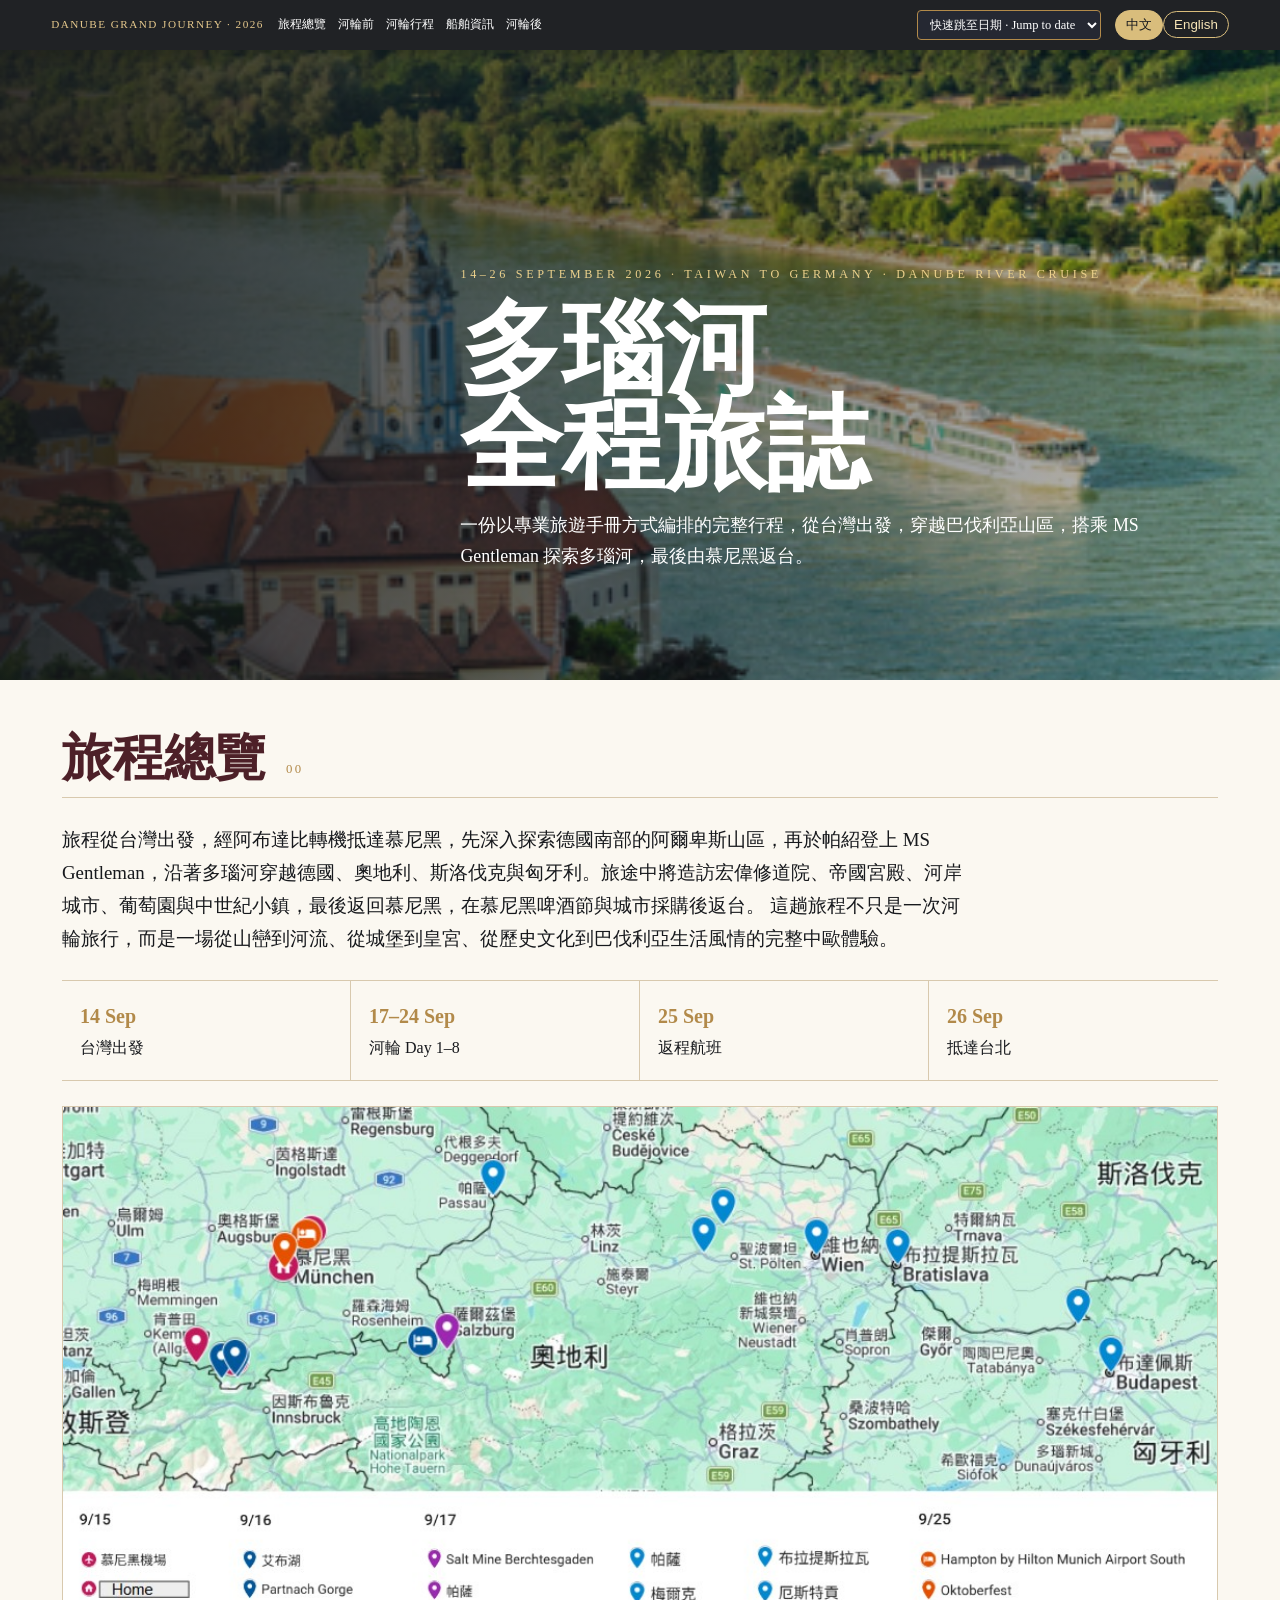
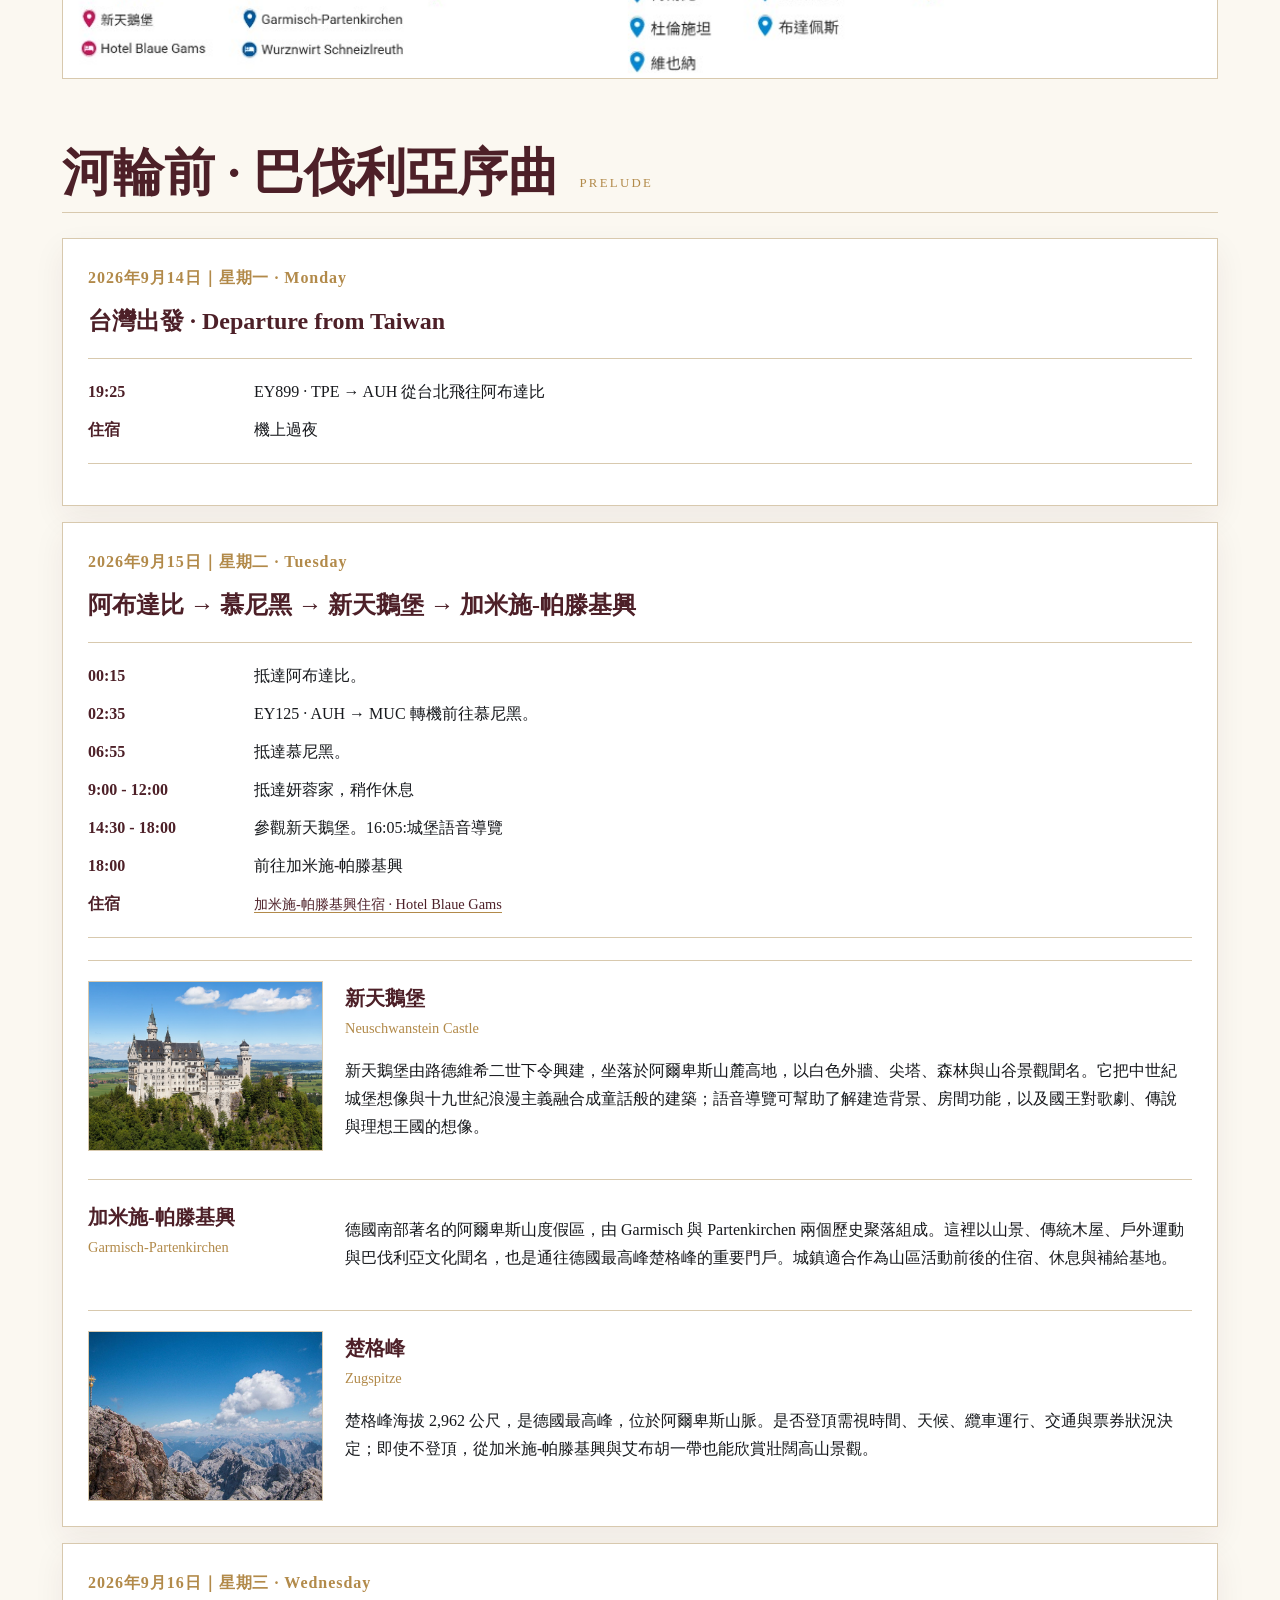
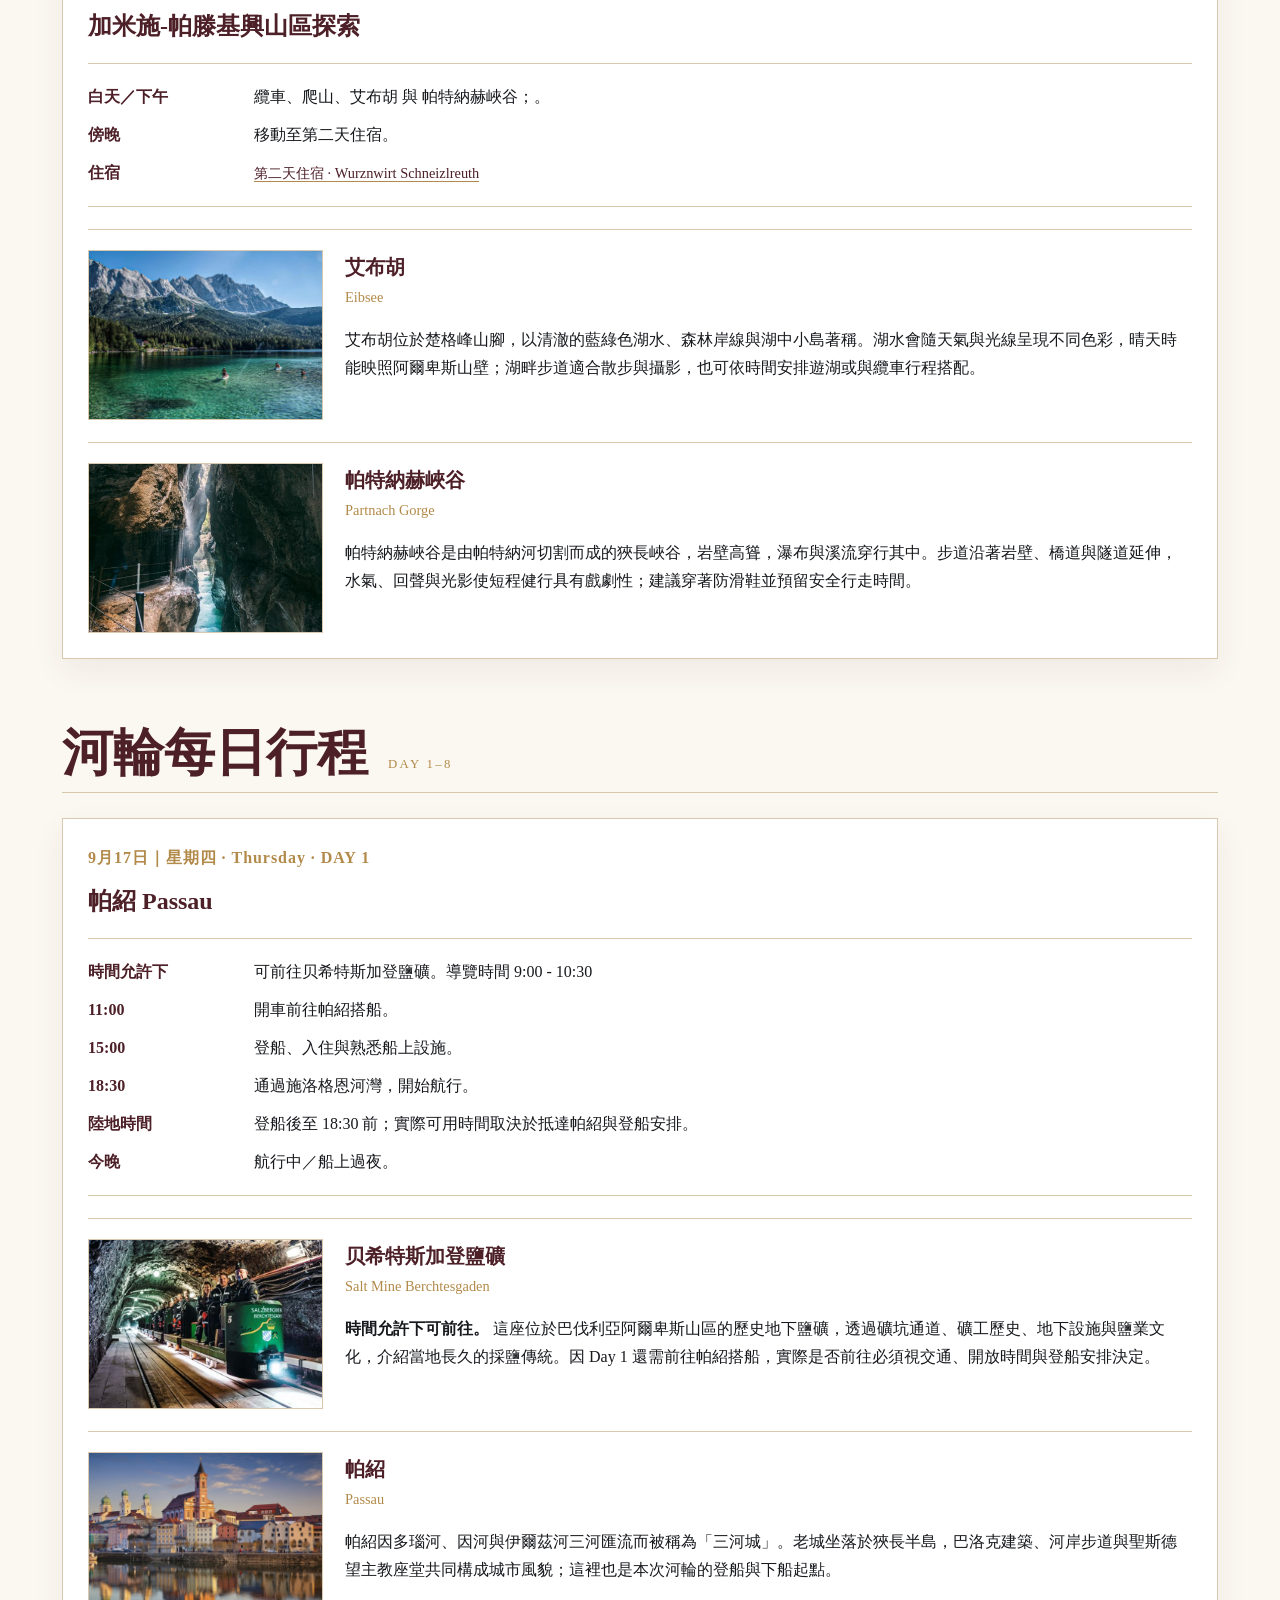
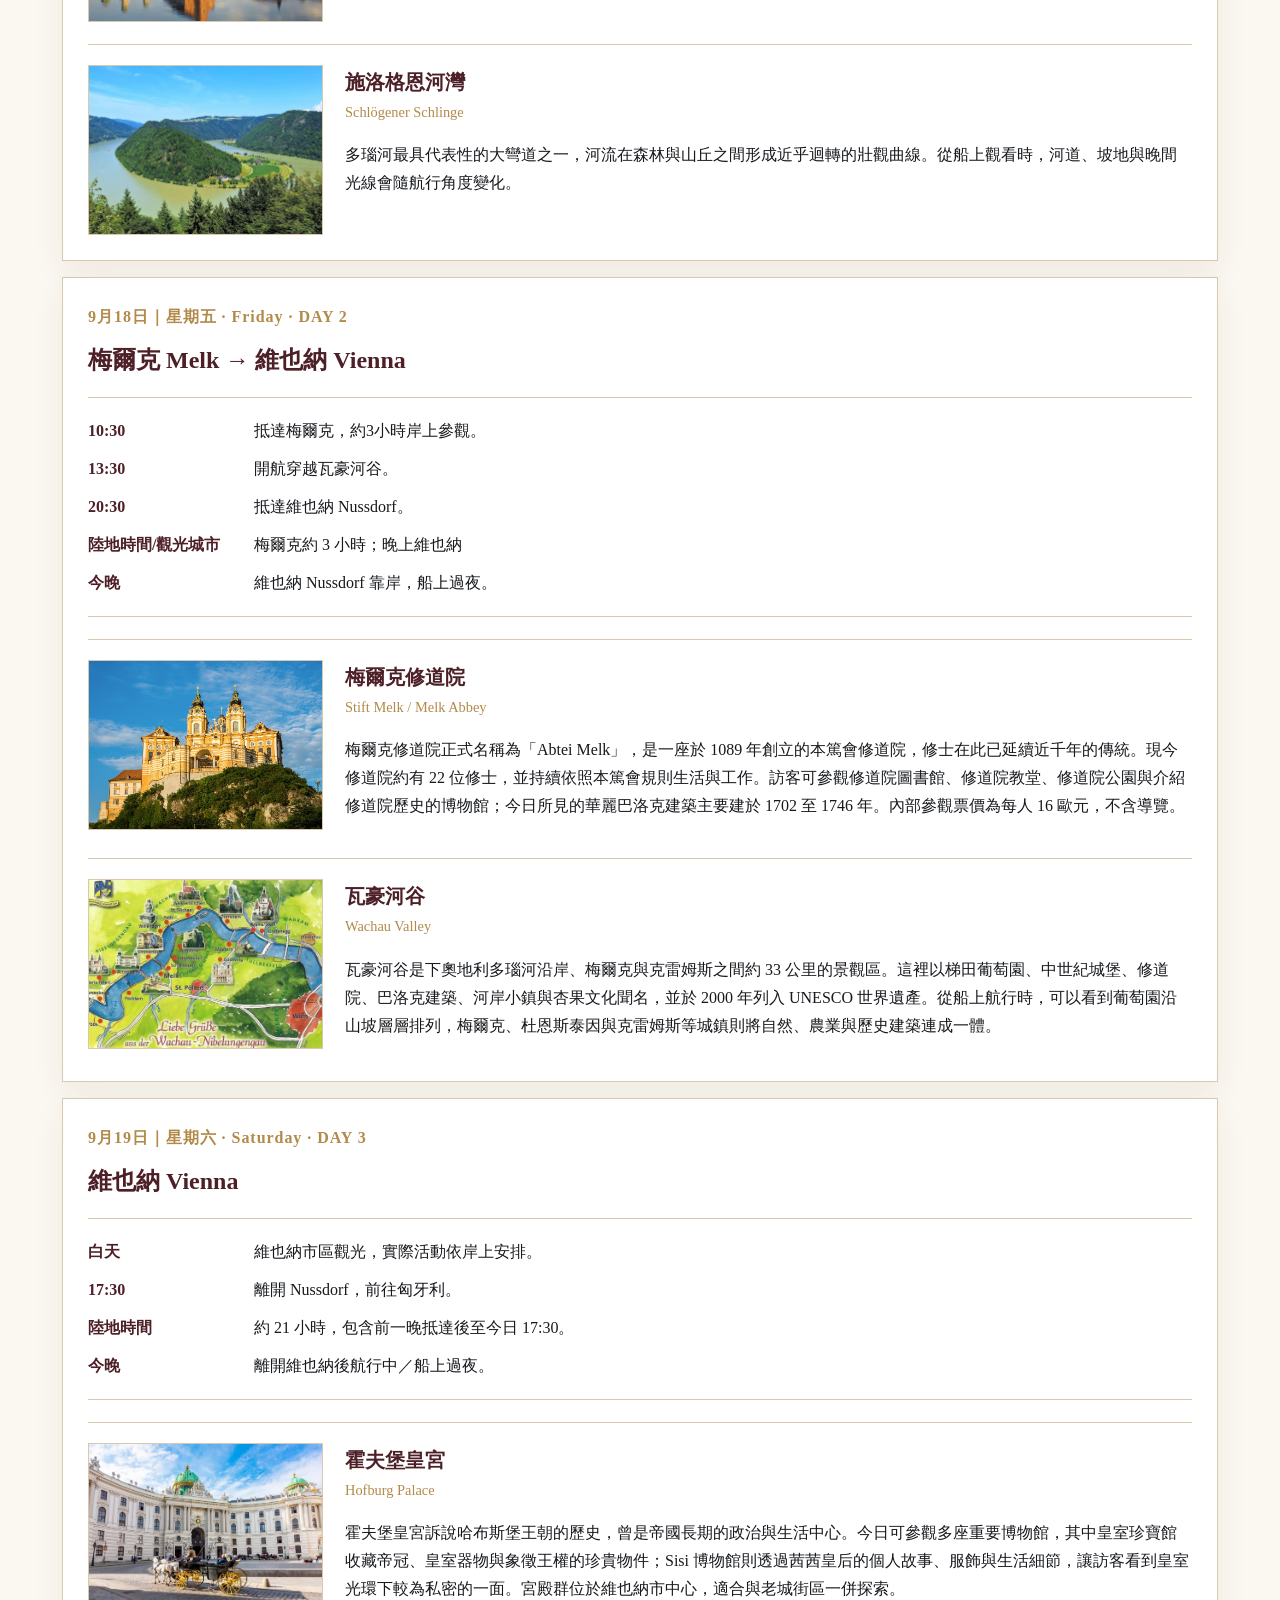
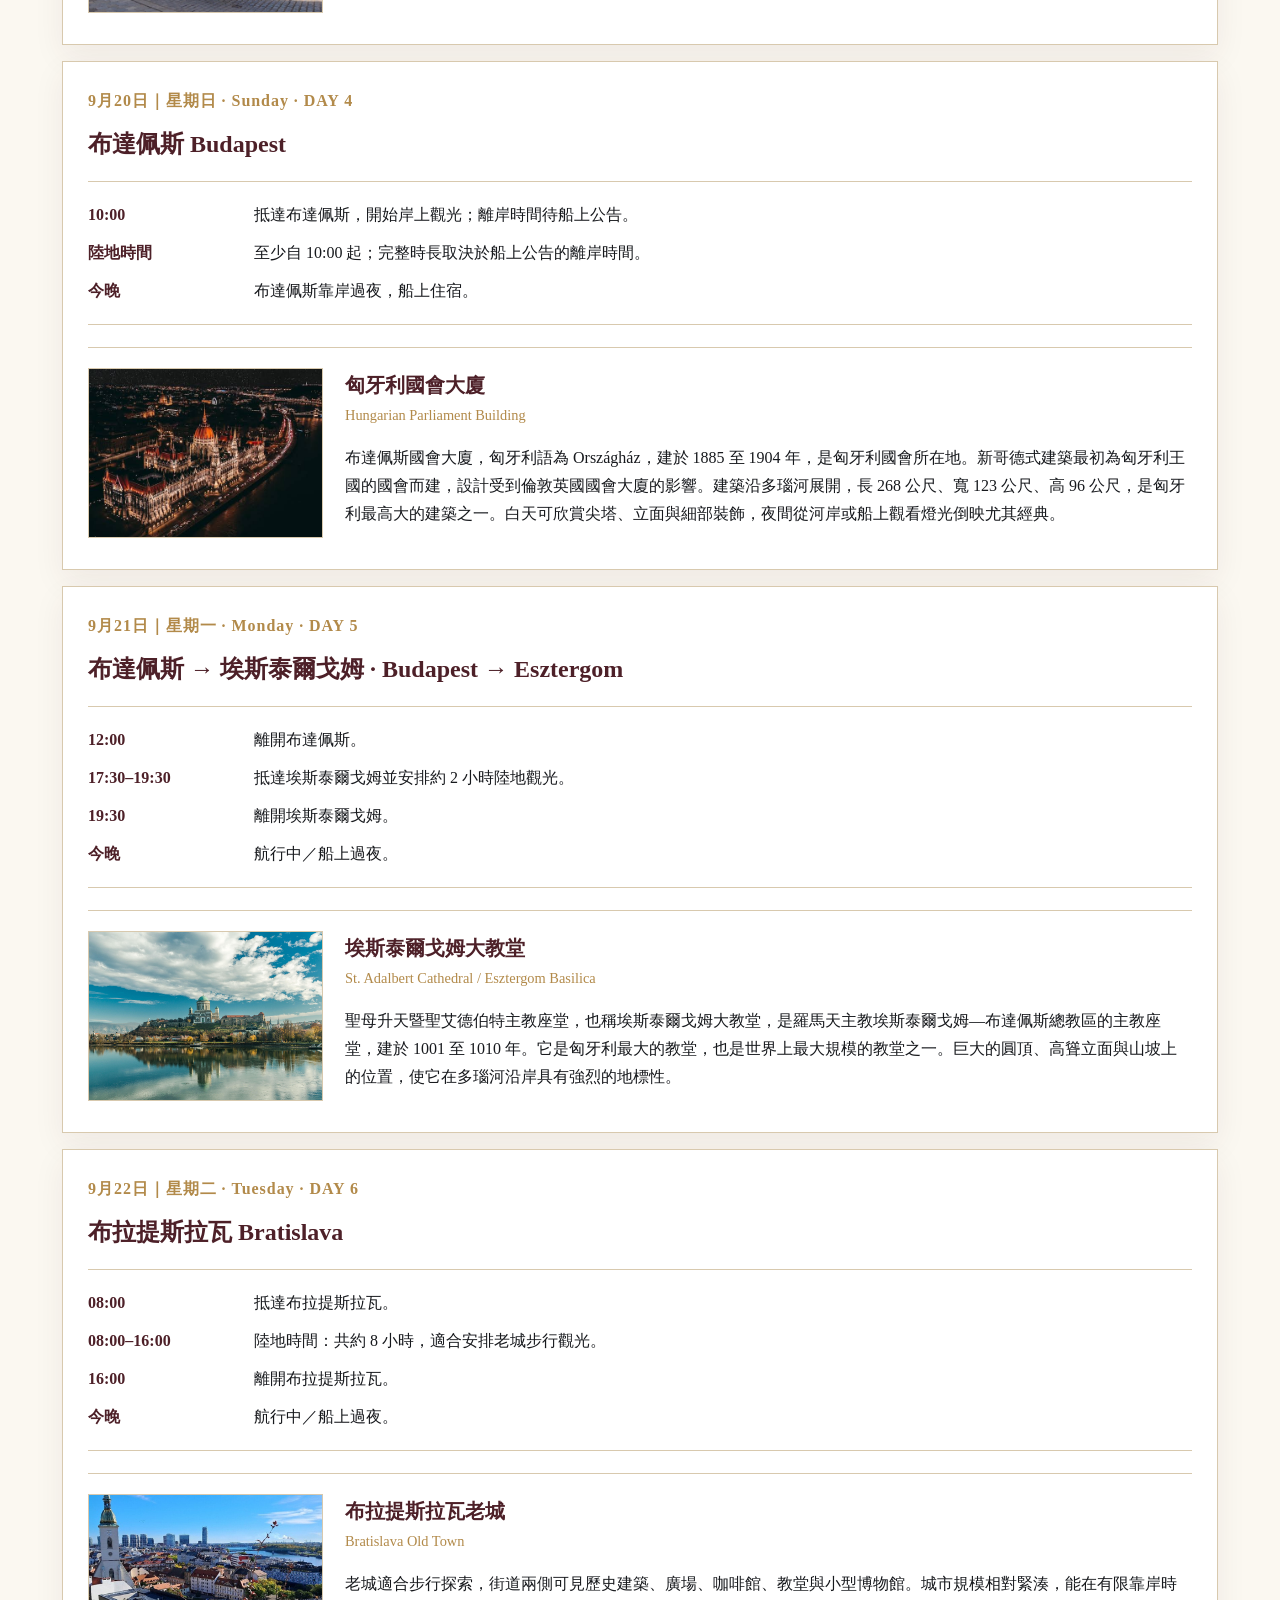
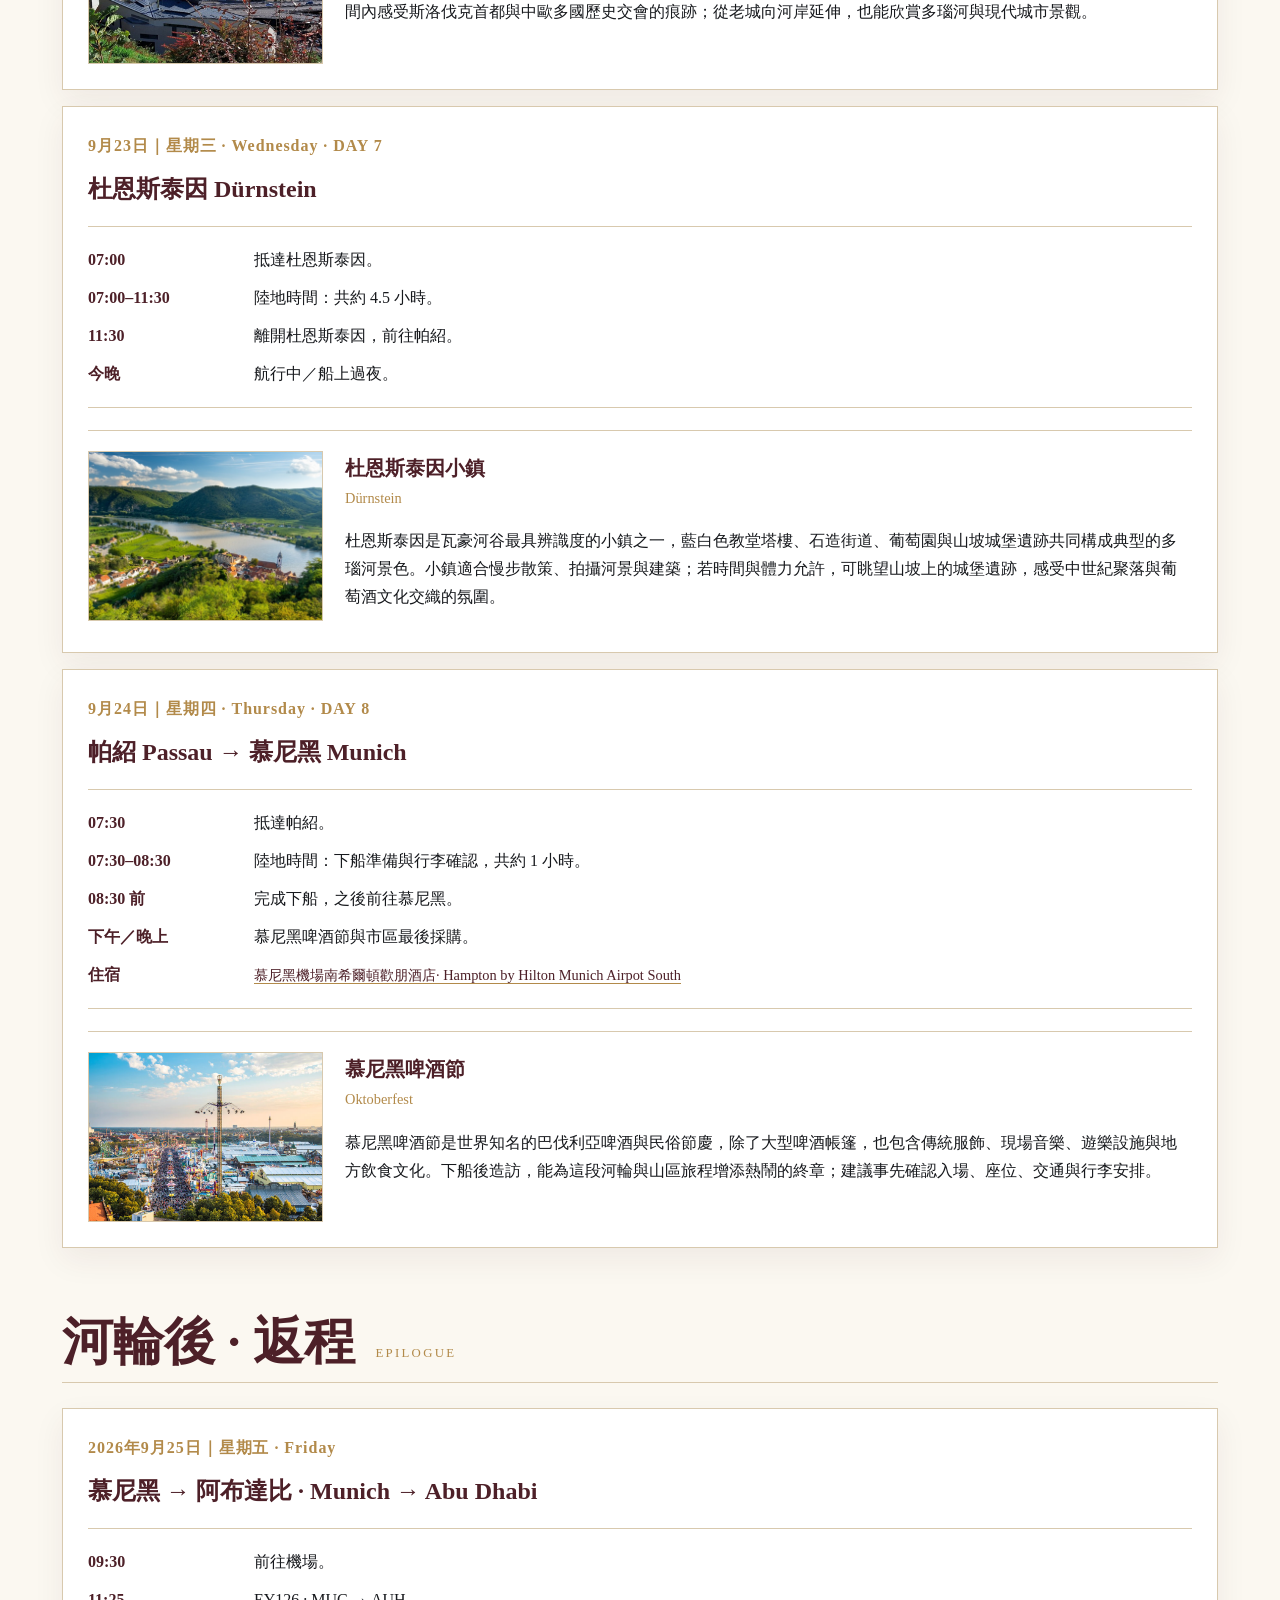
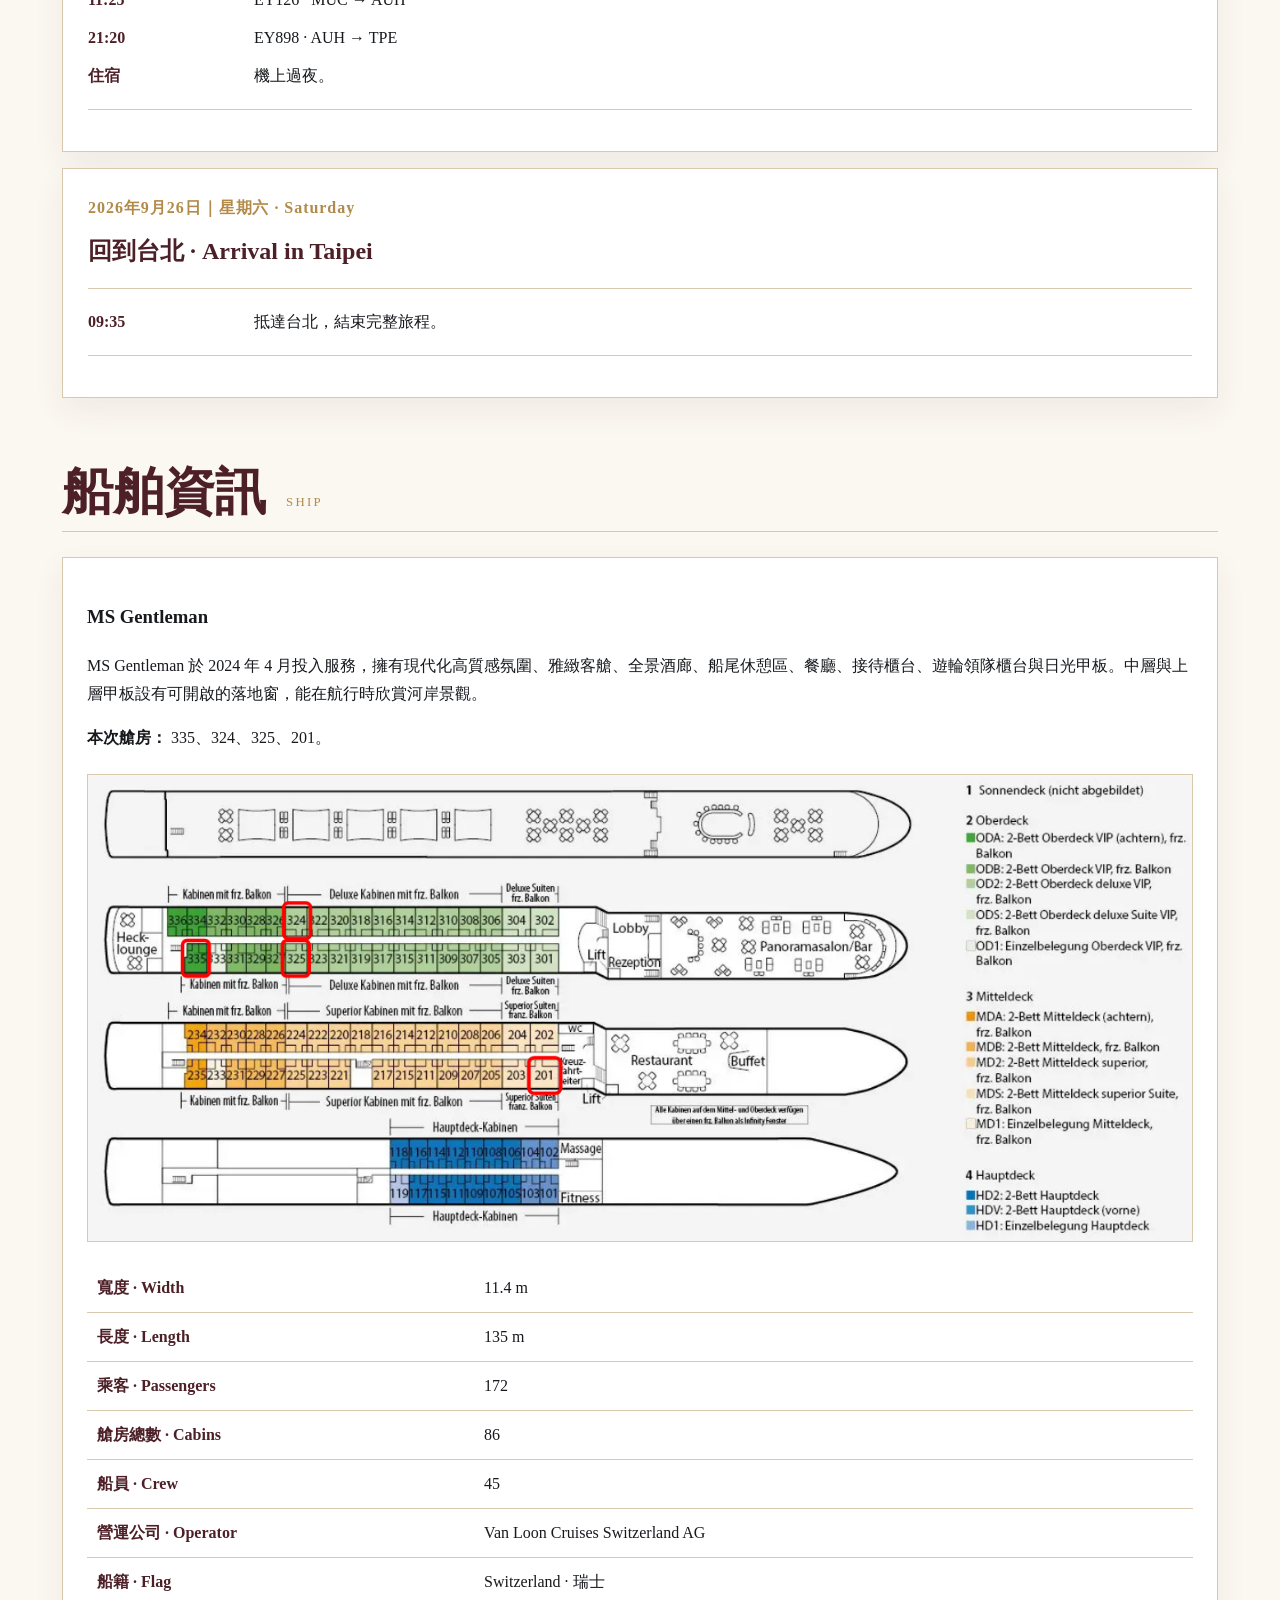
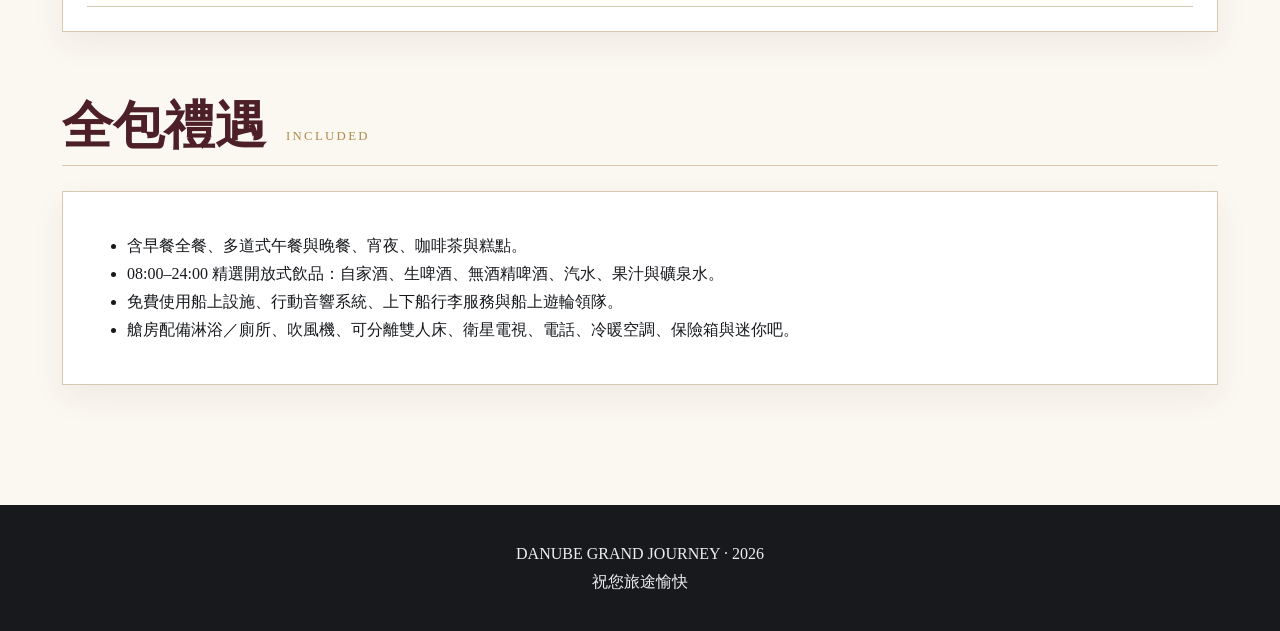
==== danube_grand_journey.html @ 1a34e980 "Add files via upload" ====
<!doctype html>
<html lang="zh-Hant">

<head>
    <meta charset="utf-8">
    <meta name="viewport" content="width=device-width,initial-scale=1">
    <title>Danube Grand Journey · Professional Itinerary</title>
    <style>
        :root {
            --ink: #17191d;
            --paper: #fbf8f1;
            --gold: #b28a4a;
            --wine: #4d2028;
            --line: #d8c9ae;
            --muted: #6c665d
        }

        * {
            box-sizing: border-box
        }

        html {
            scroll-behavior: smooth
        }

        body {
            margin: 0;
            background: var(--paper);
            color: var(--ink);
            font-family: Georgia, 'Times New Roman', serif;
            line-height: 1.75
        }

        .topbar {
            position: sticky;
            top: 0;
            z-index: 20;
            background: #17191df5;
            color: #fff;
            display: flex;
            align-items: center;
            gap: 14px;
            padding: 10px 4vw;
            box-shadow: 0 3px 16px #0003
        }

        .brand {
            letter-spacing: .13em;
            font-size: .7rem;
            color: #e6c98d;
            white-space: nowrap
        }

        .nav {
            display: flex;
            gap: 12px;
            flex: 1;
            flex-wrap: wrap
        }

        .nav a {
            color: #fff;
            text-decoration: none;
            font-size: .78rem
        }

        .jump {
            background: #252832;
            color: #fff;
            border: 1px solid var(--gold);
            border-radius: 4px;
            padding: 6px 8px;
            font: inherit;
            font-size: .78rem
        }

        .lang button {
            border: 1px solid #d9bd7c;
            background: transparent;
            color: #f7e5b7;
            border-radius: 99px;
            padding: 5px 10px;
            cursor: pointer
        }

        .lang button.active {
            background: #d9bd7c;
            color: #17191d
        }

        .hero {
            min-height: 70vh;
            display: grid;
            place-items: end;
            padding: 8vw 7vw 7vw;
            color: #fff;
            background: linear-gradient(90deg, #14161add, #14161a40), url('images/hero-danube.jpg') center/cover fixed
        }

        .hero-inner {
            max-width: 900px
        }

        .kicker {
            text-transform: uppercase;
            letter-spacing: .3em;
            color: #ecd18c;
            font-size: .76rem
        }

        .hero h1 {
            font-size: clamp(3rem, 8vw, 7rem);
            line-height: .92;
            margin: 18px 0
        }

        .hero p {
            font-size: 1.12rem;
            max-width: 730px
        }

        .wrap {
            max-width: 1200px;
            margin: auto;
            padding: 52px 22px
        }

        .section {
            scroll-margin-top: 78px;
            margin-bottom: 68px
        }

        .section-head {
            display: flex;
            align-items: end;
            gap: 20px;
            border-bottom: 1px solid var(--line);
            margin-bottom: 25px
        }

        .section-head h2 {
            font-size: clamp(2rem, 4vw, 3.4rem);
            line-height: 1;
            margin: 0 0 14px;
            color: var(--wine)
        }

        .section-head span {
            color: var(--gold);
            font-size: .8rem;
            letter-spacing: .18em;
            margin-bottom: 17px
        }

        .lead {
            font-size: 1.18rem;
            max-width: 900px
        }

        .facts {
            display: grid;
            grid-template-columns: repeat(4, 1fr);
            border-block: 1px solid var(--line);
            margin: 25px 0
        }

        .fact {
            padding: 18px;
            border-right: 1px solid var(--line)
        }

        .fact:last-child {
            border: 0
        }

        .fact b {
            display: block;
            color: var(--gold);
            font-size: 1.25rem
        }

        .daylist {
            display: grid;
            gap: 16px
        }

        .daycard {
            background: #fff;
            border: 1px solid var(--line);
            padding: 25px;
            box-shadow: 0 12px 30px #4d202811
        }

        .day-top {
            display: grid;
            grid-template-columns: 1fr 1fr;
            gap: 24px
        }

        .daycard h3 {
            color: var(--wine);
            margin: 8px 0;
            font-size: 1.5rem
        }

        .date {
            color: var(--gold);
            font-weight: bold;
            letter-spacing: .06em
        }

        .pill {
            display: inline-block;
            background: #f4ead7;
            border: 1px solid #e0cfb0;
            color: #755627;
            border-radius: 999px;
            padding: 3px 9px;
            font-size: .76rem
        }

        .schedule {
            border-top: 1px solid var(--line);
            border-bottom: 1px solid var(--line);
            padding: 14px 0;
            margin: 16px 0
        }

        .time-row {
            display: grid;
            grid-template-columns: 150px 1fr;
            gap: 16px;
            padding: 5px 0
        }

        .time {
            color: var(--wine);
            font-weight: bold
        }

        .attraction {
            margin-top: 22px;
            padding-top: 20px;
            border-top: 1px solid var(--line);
            display: grid;
            grid-template-columns: 235px 1fr;
            gap: 22px;
            align-items: start
        }

        .attraction img {
            display: block;
            width: 235px;
            height: 170px;
            object-fit: cover;
            border: 1px solid var(--line)
        }

        .place {
            font-size: 1.25rem;
            color: var(--wine);
            font-weight: bold
        }

        .place small {
            display: block;
            color: var(--gold);
            font-size: .9rem;
            font-weight: normal
        }

        .wide-img {
            display: block;
            width: 100%;
            height: auto;
            margin: 22px 0;
            border: 1px solid var(--line)
        }

        .map {
            color: var(--wine);
            border-bottom: 1px solid var(--gold);
            text-decoration: none;
            font-size: .9rem
        }

        .card {
            background: #fff;
            border: 1px solid var(--line);
            padding: 24px;
            box-shadow: 0 12px 30px #4d202811
        }

        .ship-table {
            width: 100%;
            border-collapse: collapse
        }

        .ship-table th,
        .ship-table td {
            text-align: left;
            padding: 10px;
            border-bottom: 1px solid var(--line)
        }

        .ship-table th {
            width: 35%;
            color: var(--wine)
        }

        .small {
            color: var(--muted);
            font-size: .91rem
        }

        .hidden {
            display: none !important
        }

        footer {
            background: var(--ink);
            color: #eee;
            text-align: center;
            padding: 35px 7vw
        }

        @media(max-width:850px) {
            .topbar {
                align-items: flex-start;
                flex-wrap: wrap
            }

            .nav {
                order: 3;
                width: 100%
            }

            .day-top,
            .attraction,
            .time-row {
                grid-template-columns: 1fr
            }

            .attraction img {
                width: 100%;
                height: 210px
            }

            .facts {
                grid-template-columns: repeat(2, 1fr)
            }

            .fact:nth-child(2) {
                border-right: 0
            }

            .hero {
                background-attachment: scroll
            }
        }
    </style>
</head>

<body>
    <header class="topbar">
        <div class="brand">DANUBE GRAND JOURNEY · 2026</div>
        <nav class="nav"><a href="#overview"><span data-zh>旅程總覽</span><span class="hidden" data-en>Overview</span></a><a
                href="#before"><span data-zh>河輪前</span><span class="hidden" data-en>Before Cruise</span></a><a
                href="#cruise"><span data-zh>河輪行程</span><span class="hidden" data-en>Cruise</span></a><a
                href="#ship"><span data-zh>船舶資訊</span><span class="hidden" data-en>Ship</span></a><a href="#after"><span
                    data-zh>河輪後</span><span class="hidden" data-en>After Cruise</span></a></nav><select class="jump">
            <option value="">快速跳至日期 · Jump to date</option>
            <option value="d14">9/14 星期一</option>
            <option value="d15">9/15 星期二</option>
            <option value="d16">9/16 星期三</option>
            <option value="d17">9/17 Day 1</option>
            <option value="d18">9/18 Day 2</option>
            <option value="d19">9/19 Day 3</option>
            <option value="d20">9/20 Day 4</option>
            <option value="d21">9/21 Day 5</option>
            <option value="d22">9/22 Day 6</option>
            <option value="d23">9/23 Day 7</option>
            <option value="d24">9/24 Day 8</option>
            <option value="d25">9/25 星期五</option>
            <option value="d26">9/26 星期六</option>
        </select>
        <div class="lang"><button class="active" data-set="zh">中文</button><button data-set="en">English</button></div>
    </header>
    <section class="hero">
        <div class="hero-inner">
            <div class="kicker">14–26 September 2026 · Taiwan to Germany · Danube River Cruise</div>
            <h1 data-zh>多瑙河<br>全程旅誌</h1>
            <h1 class="hidden" data-en>THE GRAND<br>DANUBE JOURNEY</h1>
            <p data-zh>一份以專業旅遊手冊方式編排的完整行程，從台灣出發，穿越巴伐利亞山區，搭乘 MS Gentleman 探索多瑙河，最後由慕尼黑返台。</p>
            <p class="hidden" data-en>A professional travel itinerary from Taiwan through Bavaria, aboard MS Gentleman
                on the Danube, and home from Munich.</p>
        </div>
    </section>
    <main class="wrap">
        <section id="overview" class="section">
            <div class="section-head">
                <h2 data-zh>旅程總覽</h2>
                <h2 class="hidden" data-en>Journey Overview</h2><span>00</span>
            </div>
            <p class="lead" data-zh>旅程從台灣出發，經阿布達比轉機抵達慕尼黑，先深入探索德國南部的阿爾卑斯山區，再於帕紹登上 MS Gentleman，沿著多瑙河穿越德國、奧地利、斯洛伐克與匈牙利。旅途中將造訪宏偉修道院、帝國宮殿、河岸城市、葡萄園與中世紀小鎮，最後返回慕尼黑，在慕尼黑啤酒節與城市採購後返台。

這趟旅程不只是一次河輪旅行，而是一場從山巒到河流、從城堡到皇宮、從歷史文化到巴伐利亞生活風情的完整中歐體驗。</p>
            <p class="lead hidden" data-en>This is more than a river cruise. It is a complete Central European journey combining long-haul flights, the Bavarian Alps, an eight-day Danube cruise, historic imperial cities, UNESCO-listed landscapes and the vibrant atmosphere of Munich’s Oktoberfest.</p>
            <div class="facts">
                <div class="fact"><b>14 Sep</b><span data-zh>台灣出發</span><span class="hidden" data-en>Depart
                        Taiwan</span></div>
                <div class="fact"><b>17–24 Sep</b><span data-zh>河輪 Day 1–8</span><span class="hidden" data-en>Cruise
                        Days 1–8</span></div>
                <div class="fact"><b>25 Sep</b><span data-zh>返程航班</span><span class="hidden" data-en>Return
                        flights</span></div>
                <div class="fact"><b>26 Sep</b><span data-zh>抵達台北</span><span class="hidden" data-en>Arrive
                        Taipei</span></div>
            </div><img class="wide-img" src="images/cruise-map.jpg" alt="河輪路線小地圖 Danube cruise route map">
        </section>
        <section id="before" class="section">
            <div class="section-head">
                <h2 data-zh>河輪前 · 巴伐利亞序曲</h2>
                <h2 class="hidden" data-en>Before the Cruise · Bavarian Prelude</h2><span>PRELUDE</span>
            </div>
            <div class="daylist">
                <article id="d14" class="daycard">
                    <div class="date">2026年9月14日｜星期一 · Monday</div>
                    <h3>台灣出發 · Departure from Taiwan</h3>
                    <div class="schedule">
                        <div class="time-row">
                            <div class="time">19:25</div>
                            <div>EY899 · TPE → AUH <span data-zh>從台北飛往阿布達比</span><span class="hidden" data-en>Depart
                                    Taipei for Abu Dhabi</span></div>
                        </div>
                        <div class="time-row">
                            <div class="time" data-zh>住宿</div>
                            <div class="time hidden" data-en>Accommodation</div>
                            <div data-zh>機上過夜</div>
                            <div class="hidden" data-en>Overnight on board</div>
                        </div>
                    </div>
                </article>
                <article id="d15" class="daycard">
                    <div class="date">2026年9月15日｜星期二 · Tuesday</div>
                    <h3>阿布達比 → 慕尼黑 → 新天鵝堡 → 加米施-帕滕基興</h3>
                    <div class="schedule">
                        <div class="time-row">
                            <div class="time">00:15</div>
                            <div data-zh>抵達阿布達比。</div>
                            <div class="hidden" data-en>Arrive in Abu Dhabi.</div>
                        </div>
                        <div class="time-row">
                            <div class="time">02:35</div>
                            <div>EY125 · AUH → MUC <span data-zh>轉機前往慕尼黑。</span><span class="hidden" data-en>Connect to
                                    Munich.</span></div>
                        </div>
                        <div class="time-row">
                            <div class="time">06:55</div>
                            <div data-zh>抵達慕尼黑。</div>
                            <div class="hidden" data-en>Arrive in Munich.</div>
                        </div>
                        <div class="time-row">
                            <div class="time">9:00 - 12:00</div>
                            <div data-zh>抵達妍蓉家，稍作休息</div>
                            <div class="hidden" data-en>Small break and lunch at home.</div>
                        </div>
                        <div class="time-row">
                            <div class="time">14:30 - 18:00</div>
                            <div data-zh>參觀新天鵝堡。16:05:城堡語音導覽</div>
                            <div class="hidden" data-en>Visit Neuschwanstein Castle. 16:05: Audio tour at the castle.</div>
                        </div>
                        <div class="time-row">
                            <div class="time">18:00</div>
                            <div data-zh>前往加米施-帕滕基興</div>
                            <div class="hidden" data-en>Head to Garmisch-Partenkirchen for stay today</div>
                        </div>
                        <div class="time-row">
                            <div class="time" data-zh>住宿</div>
                            <div class="time hidden" data-en>Accommodation</div>
                            <div><a class="map" href="https://maps.app.goo.gl/Qipc7BFbf7fnvpMUA"
                                    target="_blank">加米施-帕滕基興住宿 · Hotel Blaue Gams</a></div>
                        </div>
                    </div>
                    <div class="attraction"><img src="images/neuschwanstein.jpg" alt="新天鵝堡 Neuschwanstein Castle">
                        <div>
                            <div class="place">新天鵝堡 <small>Neuschwanstein Castle</small></div>
                            <p data-zh>
                                新天鵝堡由路德維希二世下令興建，坐落於阿爾卑斯山麓高地，以白色外牆、尖塔、森林與山谷景觀聞名。它把中世紀城堡想像與十九世紀浪漫主義融合成童話般的建築；語音導覽可幫助了解建造背景、房間功能，以及國王對歌劇、傳說與理想王國的想像。
                            </p>
                            <p class="hidden" data-en>Commissioned by Ludwig II above the Alpine foothills,
                                Neuschwanstein is known for white walls, towers, forests and valley views. It combines
                                medieval castle imagery with nineteenth-century Romanticism; the audio guide explains
                                its construction, rooms and the king’s fascination with opera, legends and an idealised
                                kingdom.</p>
                        </div>
                    </div>
                    <div class="attraction">
                        <div class="place">加米施-帕滕基興 <small>Garmisch-Partenkirchen</small></div>
                        <div>
                            <p data-zh>德國南部著名的阿爾卑斯山度假區，由 Garmisch 與 Partenkirchen
                                兩個歷史聚落組成。這裡以山景、傳統木屋、戶外運動與巴伐利亞文化聞名，也是通往德國最高峰楚格峰的重要門戶。城鎮適合作為山區活動前後的住宿、休息與補給基地。</p>
                            <p class="hidden" data-en>A renowned Alpine resort formed from the historic settlements of
                                Garmisch and Partenkirchen. Known for mountain scenery, traditional houses, outdoor
                                sports and Bavarian culture, it is an important gateway to Zugspitze and an excellent
                                base for accommodation, rest and supplies.</p>
                        </div>
                    </div>
                    <div class="attraction"><img src="images/zugspitze.jpg" alt="楚格峰 Zugspitze">
                        <div>
                            <div class="place">楚格峰 <small>Zugspitze</small></div>
                            <p data-zh>楚格峰海拔 2,962
                                公尺，是德國最高峰，位於阿爾卑斯山脈。是否登頂需視時間、天候、纜車運行、交通與票券狀況決定；即使不登頂，從加米施-帕滕基興與艾布胡一帶也能欣賞壯闊高山景觀。</p>
                            <p class="hidden" data-en>At 2,962 metres, Zugspitze is Germany’s highest mountain in the
                                Alps. A summit visit depends on time, weather, cable-car operations, transport and
                                tickets; even without reaching the top, the views from Garmisch-Partenkirchen and Eibsee
                                are spectacular.</p>
                        </div>
                    </div>
                </article>
                <article id="d16" class="daycard">
                    <div class="date">2026年9月16日｜星期三 · Wednesday</div>
                    <h3>加米施-帕滕基興山區探索</h3>
                    <div class="schedule">
                        <div class="time-row">
                            <div class="time" data-zh>白天／下午</div>
                            <div class="time hidden" data-en>Daytime/Afternoon</div>
                            <div data-zh>纜車、爬山、艾布胡 與 帕特納赫峽谷；。</div>
                            <div class="hidden" data-en>Cable car, hiking, Eibsee and Partnach Gorge.</div>
                        </div>
                        <div class="time-row">
                            <div class="time" data-zh>傍晚</div>
                            <div class="time hidden" data-en>Evening</div>
                            <div data-zh>移動至第二天住宿。</div>
                            <div class="hidden" data-en>move to the second accommodation in the evening.</div>
                        </div>
                        <div class="time-row">
                            <div class="time" data-zh>住宿</div>
                            <div class="time hidden" data-en>Accommodation</div>
                            <div><a class="map" href="https://maps.app.goo.gl/ZLNv3oejE3Hy9gW88" target="_blank">第二天住宿 · Wurznwirt Schneizlreuth</a></div>
                        </div>
                    </div>
                    <div class="attraction"><img src="images/eibsee.jpg" alt="艾布胡 Eibsee">
                        <div>
                            <div class="place">艾布胡 <small>Eibsee</small></div>
                            <p data-zh>
                                艾布胡位於楚格峰山腳，以清澈的藍綠色湖水、森林岸線與湖中小島著稱。湖水會隨天氣與光線呈現不同色彩，晴天時能映照阿爾卑斯山壁；湖畔步道適合散步與攝影，也可依時間安排遊湖或與纜車行程搭配。
                            </p>
                            <p class="hidden" data-en>Eibsee lies at the foot of Zugspitze and is known for turquoise
                                water, forested shores and small islands. Its colours change with weather and light, and
                                on clear days the Alps reflect across the lake. Lakeside paths are ideal for walking and
                                photography, with boating or a cable-car visit possible depending on time.</p>
                        </div>
                    </div>
                    <div class="attraction"><img src="images/partnachklamm.jpg" alt="Partnachklamm 峽谷 Partnach Gorge">
                        <div>
                            <div class="place">帕特納赫峽谷 <small>Partnach Gorge</small></div>
                            <p data-zh>帕特納赫峽谷是由帕特納河切割而成的狹長峽谷，岩壁高聳，瀑布與溪流穿行其中。步道沿著岩壁、橋道與隧道延伸，水氣、回聲與光影使短程健行具有戲劇性；建議穿著防滑鞋並預留安全行走時間。</p>
                            <p class="hidden" data-en>Partnach Gorge is a narrow ravine carved by the Partnach River,
                                with towering cliffs, waterfalls and rushing water. Paths run beside rock walls, bridges
                                and tunnels, creating a dramatic short hike of spray, echoes and changing light. Wear
                                grippy footwear and allow comfortable walking time.</p>
                        </div>
                    </div>
                </article>
            </div>
        </section>
        <section id="cruise" class="section">
            <div class="section-head">
                <h2 data-zh>河輪每日行程</h2>
                <h2 class="hidden" data-en>Daily Cruise Journal</h2><span>DAY 1–8</span>
            </div>
            <div class="daylist">
                <article id="d17" class="daycard">
                    <div class="date">9月17日｜星期四 · Thursday · DAY 1</div>
                    <h3>帕紹 Passau</h3>
                    <div class="schedule">
                        <div class="time-row">
                            <div class="time" data-zh>時間允許下</div>
                            <div class="time hidden" data-en>If time allows</div>
                            <div data-zh>可前往贝希特斯加登鹽礦。導覽時間 9:00 - 10:30</div>
                            <div class="hidden" data-en>Optional visit to Salt Mine Berchtesgaden for Tour at 9:00 - 10:30.</div>
                        </div>
                        <div class="time-row">
                            <div class="time">11:00</div>
                            <div data-zh>開車前往帕紹搭船。</div>
                            <div class="hidden" data-en>Drive to Passau for embarkation.</div>
                        </div>
                        <div class="time-row">
                            <div class="time">15:00</div>
                            <div data-zh>登船、入住與熟悉船上設施。</div>
                            <div class="hidden" data-en>Embark, settle into the cabin and familiarise yourself with the
                                ship.</div>
                        </div>
                        <div class="time-row">
                            <div class="time">18:30</div>
                            <div data-zh>通過施洛格恩河灣，開始航行。</div>
                            <div class="hidden" data-en>Pass through the Schlögener Schlinge and begin sailing.</div>
                        </div>
                        <div class="time-row">
                            <div class="time" data-zh>陸地時間</div>
                            <div class="time hidden" data-en>Time ashore</div>
                            <div data-zh>登船後至 18:30 前；實際可用時間取決於抵達帕紹與登船安排。</div>
                            <div class="hidden" data-en>From arrival and embarkation until 18:30; the exact time
                                available depends on the drive and boarding schedule.</div>
                        </div>
                        <div class="time-row">
                            <div class="time" data-zh>今晚</div>
                            <div class="time hidden" data-en>Tonight</div>
                            <div data-zh>航行中／船上過夜。</div>
                            <div class="hidden" data-en>Sailing / overnight onboard.</div>
                        </div>
                    </div>
                    <div class="attraction"><img src="images/salt-mine-berchtesgaden.jpg"
                            alt="贝希特斯加登鹽礦 Salt Mine Berchtesgaden">
                        <div>
                            <div class="place">贝希特斯加登鹽礦 <small>Salt Mine Berchtesgaden</small></div>
                            <p data-zh><strong>時間允許下可前往。</strong>
                                這座位於巴伐利亞阿爾卑斯山區的歷史地下鹽礦，透過礦坑通道、礦工歷史、地下設施與鹽業文化，介紹當地長久的採鹽傳統。因 Day 1
                                還需前往帕紹搭船，實際是否前往必須視交通、開放時間與登船安排決定。</p>
                            <p class="hidden" data-en><strong>Visit if time allows.</strong> This historic underground
                                salt mine in the Bavarian Alps presents local mining traditions through underground
                                passages, mining history, installations and salt culture. Because Day 1 also requires
                                the drive to Passau and embarkation, the visit depends on traffic, opening times and
                                boarding arrangements.</p>
                        </div>
                    </div>
                    <div class="attraction"><img src="images/passau.jpg" alt="帕紹 Passau">
                        <div>
                            <div class="place">帕紹 <small>Passau</small></div>
                            <p data-zh>
                                帕紹因多瑙河、因河與伊爾茲河三河匯流而被稱為「三河城」。老城坐落於狹長半島，巴洛克建築、河岸步道與聖斯德望主教座堂共同構成城市風貌；這裡也是本次河輪的登船與下船起點。</p>
                            <p class="hidden" data-en>Passau is known as the “City of Three Rivers,” where the Danube,
                                Inn and Ilz meet. Its old town occupies a narrow peninsula framed by Baroque buildings,
                                riverside walks and St. Stephen’s Cathedral. It is the embarkation and disembarkation
                                point for this cruise.</p>
                        </div>
                    </div>
                    <div class="attraction"><img src="images/schlogener-schlinge.jpg" alt="施洛格恩河灣 Schlögener Schlinge">
                        <div>
                            <div class="place">施洛格恩河灣 <small>Schlögener Schlinge</small></div>
                            <p data-zh>多瑙河最具代表性的大彎道之一，河流在森林與山丘之間形成近乎迴轉的壯觀曲線。從船上觀看時，河道、坡地與晚間光線會隨航行角度變化。</p>
                            <p class="hidden" data-en>One of the Danube’s most recognisable bends, forming a dramatic
                                near-loop between wooded hills. From the ship, river, slopes and evening light change
                                with the sailing angle.</p>
                        </div>
                    </div>
                </article>
                <article id="d18" class="daycard">
                    <div class="date">9月18日｜星期五 · Friday · DAY 2</div>
                    <h3>梅爾克 Melk → 維也納 Vienna</h3>
                    <div class="schedule">
                        <div class="time-row">
                            <div class="time">10:30</div>
                            <div data-zh>抵達梅爾克，約3小時岸上參觀。</div>
                            <div class="hidden" data-en>Arrive in Melk and begin the shore visit aroung 3 hours.</div>
                        </div>
                        <div class="time-row">
                            <div class="time">13:30</div>
                            <div data-zh>開航穿越瓦豪河谷。</div>
                            <div class="hidden" data-en>Depart and sail through the Wachau Valley.</div>
                        </div>
                        <div class="time-row">
                            <div class="time">20:30</div>
                            <div data-zh>抵達維也納 Nussdorf。</div>
                            <div class="hidden" data-en>Arrive at Vienna Nussdorf.</div>
                        </div>
                        <div class="time-row">
                            <div class="time" data-zh>陸地時間/觀光城市</div>
                            <div class="time hidden" data-en>Time ashore / Destination city</div>
                            <div data-zh>梅爾克約 3 小時；晚上維也納</div>
                            <div class="hidden" data-en> Melk  3 hours； Evening:Vienna</div>
                        </div>
                        <div class="time-row">
                            <div class="time" data-zh>今晚</div>
                            <div class="time hidden" data-en>Tonight</div>
                            <div data-zh>維也納 Nussdorf 靠岸，船上過夜。</div>
                            <div class="hidden" data-en>Alongside at Vienna Nussdorf; overnight onboard.</div>
                        </div>
                    </div>
                    <div class="attraction"><img src="images/melk-abbey.jpg" alt="梅爾克修道院 Melk Abbey">
                        <div>
                            <div class="place">梅爾克修道院 <small>Stift Melk / Melk Abbey</small></div>
                            <p data-zh>梅爾克修道院正式名稱為「Abtei Melk」，是一座於 1089 年創立的本篤會修道院，修士在此已延續近千年的傳統。現今修道院約有 22
                                位修士，並持續依照本篤會規則生活與工作。訪客可參觀修道院圖書館、修道院教堂、修道院公園與介紹修道院歷史的博物館；今日所見的華麗巴洛克建築主要建於 1702 至 1746
                                年。內部參觀票價為每人 16 歐元，不含導覽。</p>
                            <p class="hidden" data-en>Officially the Abbey of Melk, this Benedictine abbey was founded
                                in 1089, and monks have continued their tradition here for almost 1,000 years. Today the
                                community includes around 22 monks who live and work according to the Rule of Saint
                                Benedict. Visitors can explore the library, abbey church, park and historical museum;
                                the magnificent Baroque complex was built mainly between 1702 and 1746. Interior visit:
                                €16 per person without a guide.</p>
                        </div>
                    </div>
                    <div class="attraction"><img src="images/wachau-valley.jpg" alt="瓦豪河谷 Wachau Valley">
                        <div>
                            <div class="place">瓦豪河谷 <small>Wachau Valley</small></div>
                            <p data-zh>瓦豪河谷是下奧地利多瑙河沿岸、梅爾克與克雷姆斯之間約 33 公里的景觀區。這裡以梯田葡萄園、中世紀城堡、修道院、巴洛克建築、河岸小鎮與杏果文化聞名，並於 2000
                                年列入 UNESCO 世界遺產。從船上航行時，可以看到葡萄園沿山坡層層排列，梅爾克、杜恩斯泰因與克雷姆斯等城鎮則將自然、農業與歷史建築連成一體。</p>
                            <p class="hidden" data-en>The Wachau Valley is a stunning approximately 33-kilometre stretch
                                of the Danube in Lower Austria between Melk and Krems. It is known for terraced
                                vineyards, medieval castles, abbeys, Baroque architecture, riverside towns and apricot
                                culture, and became a UNESCO World Heritage Site in 2000. From the ship, vineyards climb
                                the hillsides while Melk, Dürnstein and Krems connect nature, agriculture and historic
                                architecture.</p>
                        </div>
                    </div>
                </article>
                <article id="d19" class="daycard">
                    <div class="date">9月19日｜星期六 · Saturday · DAY 3</div>
                    <h3>維也納 Vienna</h3>
                    <div class="schedule">
                        <div class="time-row">
                            <div class="time">白天</div>
                            <div class="time hidden" data-en>Morning</div>
                            <div data-zh>維也納市區觀光，實際活動依岸上安排。</div>
                            <div class="hidden" data-en>Vienna sightseeing; exact activities follow the shore programme.</div>
                        </div>
                        <div class="time-row">
                            <div class="time">17:30</div>
                            <div data-zh>離開 Nussdorf，前往匈牙利。</div>
                            <div class="hidden" data-en>Leave Nussdorf for Hungary.</div>
                        </div>
                        <div class="time-row">
                            <div class="time" data-zh>陸地時間</div>
                            <div class="time hidden" data-en>Time ashore</div>
                            <div data-zh>約 21 小時，包含前一晚抵達後至今日 17:30。</div>
                            <div class="hidden" data-en>Approximately 21 hours, including the period from the previous
                                evening’s arrival until 17:30.</div>
                        </div>
                        <div class="time-row">
                            <div class="time" data-zh>今晚</div>
                            <div class="time hidden" data-en>Tonight</div>
                            <div data-zh>離開維也納後航行中／船上過夜。</div>
                            <div class="hidden" data-en>Sailing after leaving Vienna; overnight onboard.</div>
                        </div>
                    </div>
                    <div class="attraction"><img src="images/hofburg.jpg" alt="霍夫堡皇宮 Hofburg Palace">
                        <div>
                            <div class="place">霍夫堡皇宮 <small>Hofburg Palace</small></div>
                            <p data-zh>霍夫堡皇宮訴說哈布斯堡王朝的歷史，曾是帝國長期的政治與生活中心。今日可參觀多座重要博物館，其中皇室珍寶館收藏帝冠、皇室器物與象徵王權的珍貴物件；Sisi
                                博物館則透過茜茜皇后的個人故事、服飾與生活細節，讓訪客看到皇室光環下較為私密的一面。宮殿群位於維也納市中心，適合與老城街區一併探索。</p>
                            <p class="hidden" data-en>The Hofburg tells the story of the Habsburgs and once served as
                                the empire’s political and residential centre. Today it includes major museums: the
                                Treasury displays imperial crowns and regalia, while the Sisi Museum explores the
                                empress through her personal story, clothing and daily life. Located in central Vienna,
                                it pairs naturally with the old town.</p>
                        </div>
                    </div>
                </article>
                <article id="d20" class="daycard">
                    <div class="date">9月20日｜星期日 · Sunday · DAY 4</div>
                    <h3>布達佩斯 Budapest</h3>
                    <div class="schedule">
                        <div class="time-row">
                            <div class="time">10:00</div>
                            <div data-zh>抵達布達佩斯，開始岸上觀光；離岸時間待船上公告。</div>
                            <div class="hidden" data-en>Arrive in Budapest and begin sightseeing ashore; departure time to be announced onboard.</div>
                        </div>
                        <div class="time-row">
                            <div class="time" data-zh>陸地時間</div>
                            <div class="time hidden" data-en>Time ashore</div>
                            <div data-zh>至少自 10:00 起；完整時長取決於船上公告的離岸時間。</div>
                            <div class="hidden" data-en>From at least 10:00; the total duration depends on the departure
                                time announced onboard.</div>
                        </div>
                        <div class="time-row">
                            <div class="time" data-zh>今晚</div>
                            <div class="time hidden" data-en>Tonight</div>
                            <div data-zh>布達佩斯靠岸過夜，船上住宿。</div>
                            <div class="hidden" data-en>Alongside in Budapest; overnight onboard.</div>
                        </div>
                    </div>
                    <div class="attraction"><img src="images/budapest-parliament.jpg"
                            alt="匈牙利國會大廈 Hungarian Parliament Building">
                        <div>
                            <div class="place">匈牙利國會大廈 <small>Hungarian Parliament Building</small></div>
                            <p data-zh>布達佩斯國會大廈，匈牙利語為 Országház，建於 1885 至 1904 年，是匈牙利國會所在地。新哥德式建築最初為匈牙利王國的國會而建，設計受到倫敦英國國會大廈的影響。建築沿多瑙河展開，長 268 公尺、寬 123 公尺、高 96
                                公尺，是匈牙利最高大的建築之一。白天可欣賞尖塔、立面與細部裝飾，夜間從河岸或船上觀看燈光倒映尤其經典。</p>
                            <p class="hidden" data-en>The Budapest Parliament Building, Országház in Hungarian, was
                                built from 1885 to 1904 and is the seat of the Hungarian Parliament. Originally designed
                                for the parliament of the Kingdom of Hungary, its Neo-Gothic architecture was influenced
                                by London’s Palace of Westminster. The building stretches 268 m along the Danube, is 123
                                m wide and 96 m high. Its illuminated façade is especially memorable at night from the
                                river.</p>
                        </div>
                    </div>
                </article>
                <article id="d21" class="daycard">
                    <div class="date">9月21日｜星期一 · Monday · DAY 5</div>
                    <h3>布達佩斯 → 埃斯泰爾戈姆 · Budapest → Esztergom</h3>
                    <div class="schedule">
                        <div class="time-row">
                            <div class="time">12:00</div>
                            <div data-zh>離開布達佩斯。</div>
                            <div class="hidden" data-en>Depart Budapest.</div>
                        </div>
                        <div class="time-row">
                            <div class="time">17:30–19:30</div>
                            <div data-zh>抵達埃斯泰爾戈姆並安排約 2 小時陸地觀光。</div>
                            <div class="hidden" data-en>Arrive in Esztergom and enjoy approximately 2 hours ashore.
                            </div>
                        </div>
                        <div class="time-row">
                            <div class="time">19:30</div>
                            <div data-zh>離開埃斯泰爾戈姆。</div>
                            <div class="hidden" data-en>Depart Esztergom.</div>
                        </div>
                        <div class="time-row">
                            <div class="time" data-zh>今晚</div>
                            <div class="time hidden" data-en>Tonight</div>
                            <div data-zh>航行中／船上過夜。</div>
                            <div class="hidden" data-en>Sailing / overnight onboard.</div>
                        </div>
                    </div>
                    <div class="attraction"><img src="images/esztergom-basilica.jpg" alt="埃斯泰爾戈姆大教堂 Esztergom Basilica">
                        <div>
                            <div class="place">埃斯泰爾戈姆大教堂 <small>St. Adalbert Cathedral / Esztergom Basilica</small>
                            </div>
                            <p data-zh>聖母升天暨聖艾德伯特主教座堂，也稱埃斯泰爾戈姆大教堂，是羅馬天主教埃斯泰爾戈姆—布達佩斯總教區的主教座堂，建於 1001 至 1010
                                年。它是匈牙利最大的教堂，也是世界上最大規模的教堂之一。巨大的圓頂、高聳立面與山坡上的位置，使它在多瑙河沿岸具有強烈的地標性。</p>
                            <p class="hidden" data-en>The Cathedral Basilica of the Assumption of the Blessed Virgin
                                Mary and St. Adalbert, also called Esztergom Basilica, is the cathedral of the Roman
                                Catholic Archdiocese of Esztergom–Budapest. Built from 1001 to 1010, it is Hungary’s
                                largest church and one of the largest in the world. Its huge dome, monumental façade and
                                hillside position make it a powerful landmark above the Danube.</p>
                        </div>
                    </div>
                </article>
                <article id="d22" class="daycard">
                    <div class="date">9月22日｜星期二 · Tuesday · DAY 6</div>
                    <h3>布拉提斯拉瓦 Bratislava</h3>
                    <div class="schedule">
                        <div class="time-row">
                            <div class="time">08:00</div>
                            <div data-zh>抵達布拉提斯拉瓦。</div>
                            <div class="hidden" data-en>Arrive in Bratislava.</div>
                        </div>
                        <div class="time-row">
                            <div class="time">08:00–16:00</div>
                            <div data-zh>陸地時間：共約 8 小時，適合安排老城步行觀光。</div>
                            <div class="hidden" data-en>Time ashore: approximately 8 hours, suitable for walking through
                                the old town.</div>
                        </div>
                        <div class="time-row">
                            <div class="time">16:00</div>
                            <div data-zh>離開布拉提斯拉瓦。</div>
                            <div class="hidden" data-en>Depart Bratislava.</div>
                        </div>
                        <div class="time-row">
                            <div class="time" data-zh>今晚</div>
                            <div class="time hidden" data-en>Tonight</div>
                            <div data-zh>航行中／船上過夜。</div>
                            <div class="hidden" data-en>Sailing / overnight onboard.</div>
                        </div>
                    </div>
                    <div class="attraction"><img src="images/bratislava-old-town.jpg"
                            alt="布拉提斯拉瓦老城 Bratislava Old Town">
                        <div>
                            <div class="place">布拉提斯拉瓦老城 <small>Bratislava Old Town</small></div>
                            <p data-zh>
                                老城適合步行探索，街道兩側可見歷史建築、廣場、咖啡館、教堂與小型博物館。城市規模相對緊湊，能在有限靠岸時間內感受斯洛伐克首都與中歐多國歷史交會的痕跡；從老城向河岸延伸，也能欣賞多瑙河與現代城市景觀。
                            </p>
                            <p class="hidden" data-en>Bratislava Old Town is best explored on foot, with historic
                                buildings, squares, cafés, churches and small museums. Its compact scale makes it well
                                suited to limited shore time and reveals the capital’s Central European and
                                multinational history; walking towards the river adds Danube and modern-city views.</p>
                        </div>
                    </div>
                </article>
                <article id="d23" class="daycard">
                    <div class="date">9月23日｜星期三 · Wednesday · DAY 7</div>
                    <h3>杜恩斯泰因 Dürnstein</h3>
                    <div class="schedule">
                        <div class="time-row">
                            <div class="time">07:00</div>
                            <div data-zh>抵達杜恩斯泰因。</div>
                            <div class="hidden" data-en>Arrive in Dürnstein.</div>
                        </div>
                        <div class="time-row">
                            <div class="time">07:00–11:30</div>
                            <div data-zh>陸地時間：共約 4.5 小時。</div>
                            <div class="hidden" data-en>Time ashore: approximately 4.5 hours.</div>
                        </div>
                        <div class="time-row">
                            <div class="time">11:30</div>
                            <div data-zh>離開杜恩斯泰因，前往帕紹。</div>
                            <div class="hidden" data-en>Depart Dürnstein for Passau.</div>
                        </div>
                        <div class="time-row">
                            <div class="time" data-zh>今晚</div>
                            <div class="time hidden" data-en>Tonight</div>
                            <div data-zh>航行中／船上過夜。</div>
                            <div class="hidden" data-en>Sailing / overnight onboard.</div>
                        </div>
                    </div>
                    <div class="attraction"><img src="images/durnstein.jpg" alt="杜恩斯泰因小鎮 Dürnstein">
                        <div>
                            <div class="place">杜恩斯泰因小鎮 <small>Dürnstein</small></div>
                            <p data-zh>
                                杜恩斯泰因是瓦豪河谷最具辨識度的小鎮之一，藍白色教堂塔樓、石造街道、葡萄園與山坡城堡遺跡共同構成典型的多瑙河景色。小鎮適合慢步散策、拍攝河景與建築；若時間與體力允許，可眺望山坡上的城堡遺跡，感受中世紀聚落與葡萄酒文化交織的氛圍。
                            </p>
                            <p class="hidden" data-en>Dürnstein is one of the Wachau’s most recognisable villages, where
                                a blue-and-white church tower, stone lanes, vineyards and hillside castle ruins create a
                                classic Danube scene. It is ideal for slow walks, river views and architecture; with
                                time and energy, look towards the ruins above the village and experience the meeting of
                                medieval history and wine culture.</p>
                        </div>
                    </div>
                </article>
                <article id="d24" class="daycard">
                    <div class="date">9月24日｜星期四 · Thursday · DAY 8</div>
                    <h3>帕紹 Passau → 慕尼黑 Munich</h3>
                    <div class="schedule">
                        <div class="time-row">
                            <div class="time">07:30</div>
                            <div data-zh>抵達帕紹。</div>
                            <div class="hidden" data-en>Arrive in Passau.</div>
                        </div>
                        <div class="time-row">
                            <div class="time">07:30–08:30</div>
                            <div data-zh>陸地時間：下船準備與行李確認，共約 1 小時。</div>
                            <div class="hidden" data-en>Time ashore: disembarkation preparation and luggage check,
                                approximately 1 hour.</div>
                        </div>
                        <div class="time-row">
                            <div class="time">08:30 前</div>
                            <div data-zh>完成下船，之後前往慕尼黑。</div>
                            <div class="hidden" data-en>Complete disembarkation by 08:30, then continue to Munich.</div>
                        </div>
                        <div class="time-row">
                            <div class="time" data-zh>下午／晚上</div>
                            <div class="time hidden" data-en>Afternoon / evening</div>
                            <div data-zh>慕尼黑啤酒節與市區最後採購。</div>
                            <div class="hidden" data-en>Oktoberfest and final city shopping.</div>
                        </div>
                        <div class="time-row">
                            <div class="time" data-zh>住宿</div>
                            <div class="time hidden" data-en>Accommodation</div>
                            <div><a class="map" href="https://maps.app.goo.gl/JA6Z1qcKm5vnWrGe9"
                                    target="_blank">慕尼黑機場南希爾頓歡朋酒店· Hampton by Hilton Munich Airpot South</a></div>
                        </div>
                    </div>
                    <div class="attraction"><img src="images/oktoberfest.jpg" alt="慕尼黑啤酒節 Oktoberfest">
                        <div>
                            <div class="place">慕尼黑啤酒節 <small>Oktoberfest</small></div>
                            <p data-zh>
                                慕尼黑啤酒節是世界知名的巴伐利亞啤酒與民俗節慶，除了大型啤酒帳篷，也包含傳統服飾、現場音樂、遊樂設施與地方飲食文化。下船後造訪，能為這段河輪與山區旅程增添熱鬧的終章；建議事先確認入場、座位、交通與行李安排。
                            </p>
                            <p class="hidden" data-en>Oktoberfest is a world-famous celebration of Bavarian beer and
                                folk culture. Alongside the large beer tents, it features traditional dress, live music,
                                rides and regional food. Visiting after disembarkation creates a lively finale; confirm
                                access, seating, transport and luggage arrangements in advance.</p>
                        </div>
                    </div>
                </article>
            </div>
        </section>
        <section id="after" class="section">
            <div class="section-head">
                <h2 data-zh>河輪後 · 返程</h2>
                <h2 class="hidden" data-en>After the Cruise · Return</h2><span>EPILOGUE</span>
            </div>
            <div class="daylist">
                <article id="d25" class="daycard">
                    <div class="date">2026年9月25日｜星期五 · Friday</div>
                    <h3>慕尼黑 → 阿布達比 · Munich → Abu Dhabi</h3>
                    <div class="schedule">
                        <div class="time-row">
                            <div class="time">09:30</div>
                            <div data-zh>前往機場。</div>
                            <div class="hidden" data-en>Transfer to the airport.</div>
                        </div>
                        <div class="time-row">
                            <div class="time">11:25</div>
                            <div>EY126 · MUC → AUH</div>
                        </div>
                        <div class="time-row">
                            <div class="time">21:20</div>
                            <div>EY898 · AUH → TPE</div>
                        </div>
                        <div class="time-row">
                            <div class="time" data-zh>住宿</div>
                            <div class="time hidden" data-en>Accommodation</div>
                            <div data-zh>機上過夜。</div>
                            <div class="hidden" data-en>Overnight on board.</div>
                        </div>
                    </div>
                </article>
                <article id="d26" class="daycard">
                    <div class="date">2026年9月26日｜星期六 · Saturday</div>
                    <h3>回到台北 · Arrival in Taipei</h3>
                    <div class="schedule">
                        <div class="time-row">
                            <div class="time">09:35</div>
                            <div data-zh>抵達台北，結束完整旅程。</div>
                            <div class="hidden" data-en>Arrive in Taipei and conclude the journey.</div>
                        </div>
                    </div>
                </article>
            </div>
        </section>
        <section id="ship" class="section">
            <div class="section-head">
                <h2 data-zh>船舶資訊</h2>
                <h2 class="hidden" data-en>The Ship</h2><span>SHIP</span>
            </div>
            <div class="card">
                <h3>MS Gentleman</h3>
                <p data-zh>MS Gentleman 於 2024 年 4
                    月投入服務，擁有現代化高質感氛圍、雅緻客艙、全景酒廊、船尾休憩區、餐廳、接待櫃台、遊輪領隊櫃台與日光甲板。中層與上層甲板設有可開啟的落地窗，能在航行時欣賞河岸景觀。</p>
                <p class="hidden" data-en>MS Gentleman entered service in April 2024 with a modern, high-quality
                    ambience, stylish cabins, panoramic salon, aft lounge, restaurant, reception, cruise director desk
                    and sun deck. Middle and upper decks have openable floor-to-ceiling windows for river views.</p>
                <p><strong data-zh>本次艙房：</strong><strong class="hidden" data-en>Our cabins:</strong> 335、324、325、201。
                </p><img class="wide-img" src="images/cabin-plan.jpg" alt="MS Gentleman cabin and deck plan">
                <table class="ship-table">
                    <tr>
                        <th>寬度 · Width</th>
                        <td>11.4 m</td>
                    </tr>
                    <tr>
                        <th>長度 · Length</th>
                        <td>135 m</td>
                    </tr>
                    <tr>
                        <th>乘客 · Passengers</th>
                        <td>172</td>
                    </tr>
                    <tr>
                        <th>艙房總數 · Cabins</th>
                        <td>86</td>
                    </tr>
                    <tr>
                        <th>船員 · Crew</th>
                        <td>45</td>
                    </tr>
                    <tr>
                        <th>營運公司 · Operator</th>
                        <td>Van Loon Cruises Switzerland AG</td>
                    </tr>
                    <tr>
                        <th>船籍 · Flag</th>
                        <td>Switzerland · 瑞士</td>
                    </tr>
                </table>
            </div>
        </section>
        <section class="section">
            <div class="section-head">
                <h2 data-zh>全包禮遇</h2>
                <h2 class="hidden" data-en>Included</h2><span>INCLUDED</span>
            </div>
            <div class="card">
                <ul data-zh>
                    <li>含早餐全餐、多道式午餐與晚餐、宵夜、咖啡茶與糕點。</li>
                    <li>08:00–24:00 精選開放式飲品：自家酒、生啤酒、無酒精啤酒、汽水、果汁與礦泉水。</li>
                    <li>免費使用船上設施、行動音響系統、上下船行李服務與船上遊輪領隊。</li>
                    <li>艙房配備淋浴／廁所、吹風機、可分離雙人床、衛星電視、電話、冷暖空調、保險箱與迷你吧。</li>
                </ul>
                <ul class="hidden" data-en>
                    <li>Full board, multi-course lunch and dinner, late-night snack, coffee, tea and pastries.</li>
                    <li>Selected open drinks from 08:00–24:00: house wine, draft beer, non-alcoholic beer, soft drinks,
                        juices and mineral water.</li>
                    <li>Free onboard facilities, mobile audio system, luggage service and experienced cruise management.
                    </li>
                    <li>Cabins include shower/WC, hair dryer, separable double bed, satellite TV, telephone, air
                        conditioning/heating, safe and minibar.</li>
                </ul>
            </div>
        </section>
    </main>
    <footer>DANUBE GRAND JOURNEY · 2026<br><span data-zh>祝您旅途愉快</span><span class="hidden" data-en>Wishing you a
            wonderful journey</span></footer>
    <script>const buttons = document.querySelectorAll('[data-set]'); function setLang(lang) { document.documentElement.lang = lang === 'zh' ? 'zh-Hant' : 'en'; document.querySelectorAll('[data-zh],[data-en]').forEach(el => el.classList.toggle('hidden', !el.hasAttribute('data-' + lang))); buttons.forEach(b => b.classList.toggle('active', b.dataset.set === lang)); localStorage.setItem('tripLang', lang) } buttons.forEach(b => b.addEventListener('click', () => setLang(b.dataset.set))); setLang(localStorage.getItem('tripLang') || 'zh'); document.querySelector('.jump').addEventListener('change', e => { if (e.target.value) document.getElementById(e.target.value).scrollIntoView({ behavior: 'smooth' }); e.target.value = '' })</script>
</body>

</html>
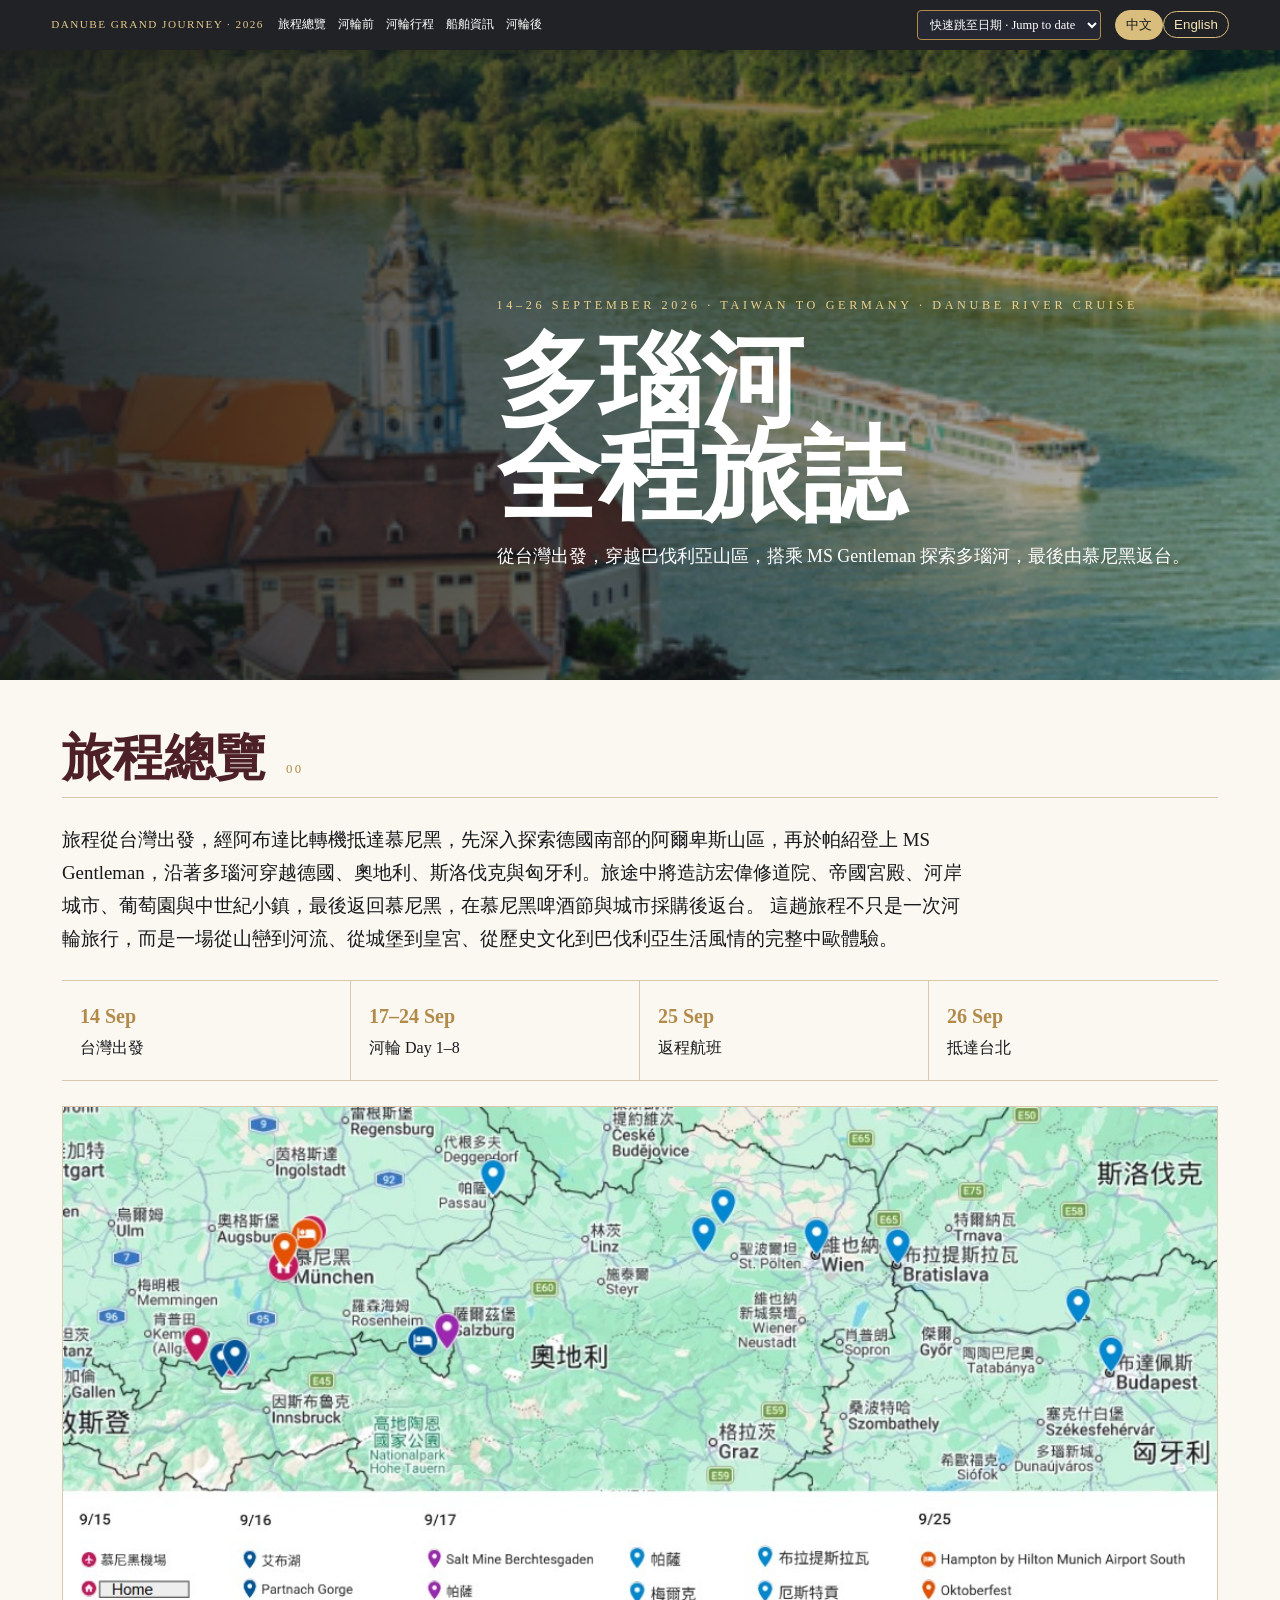
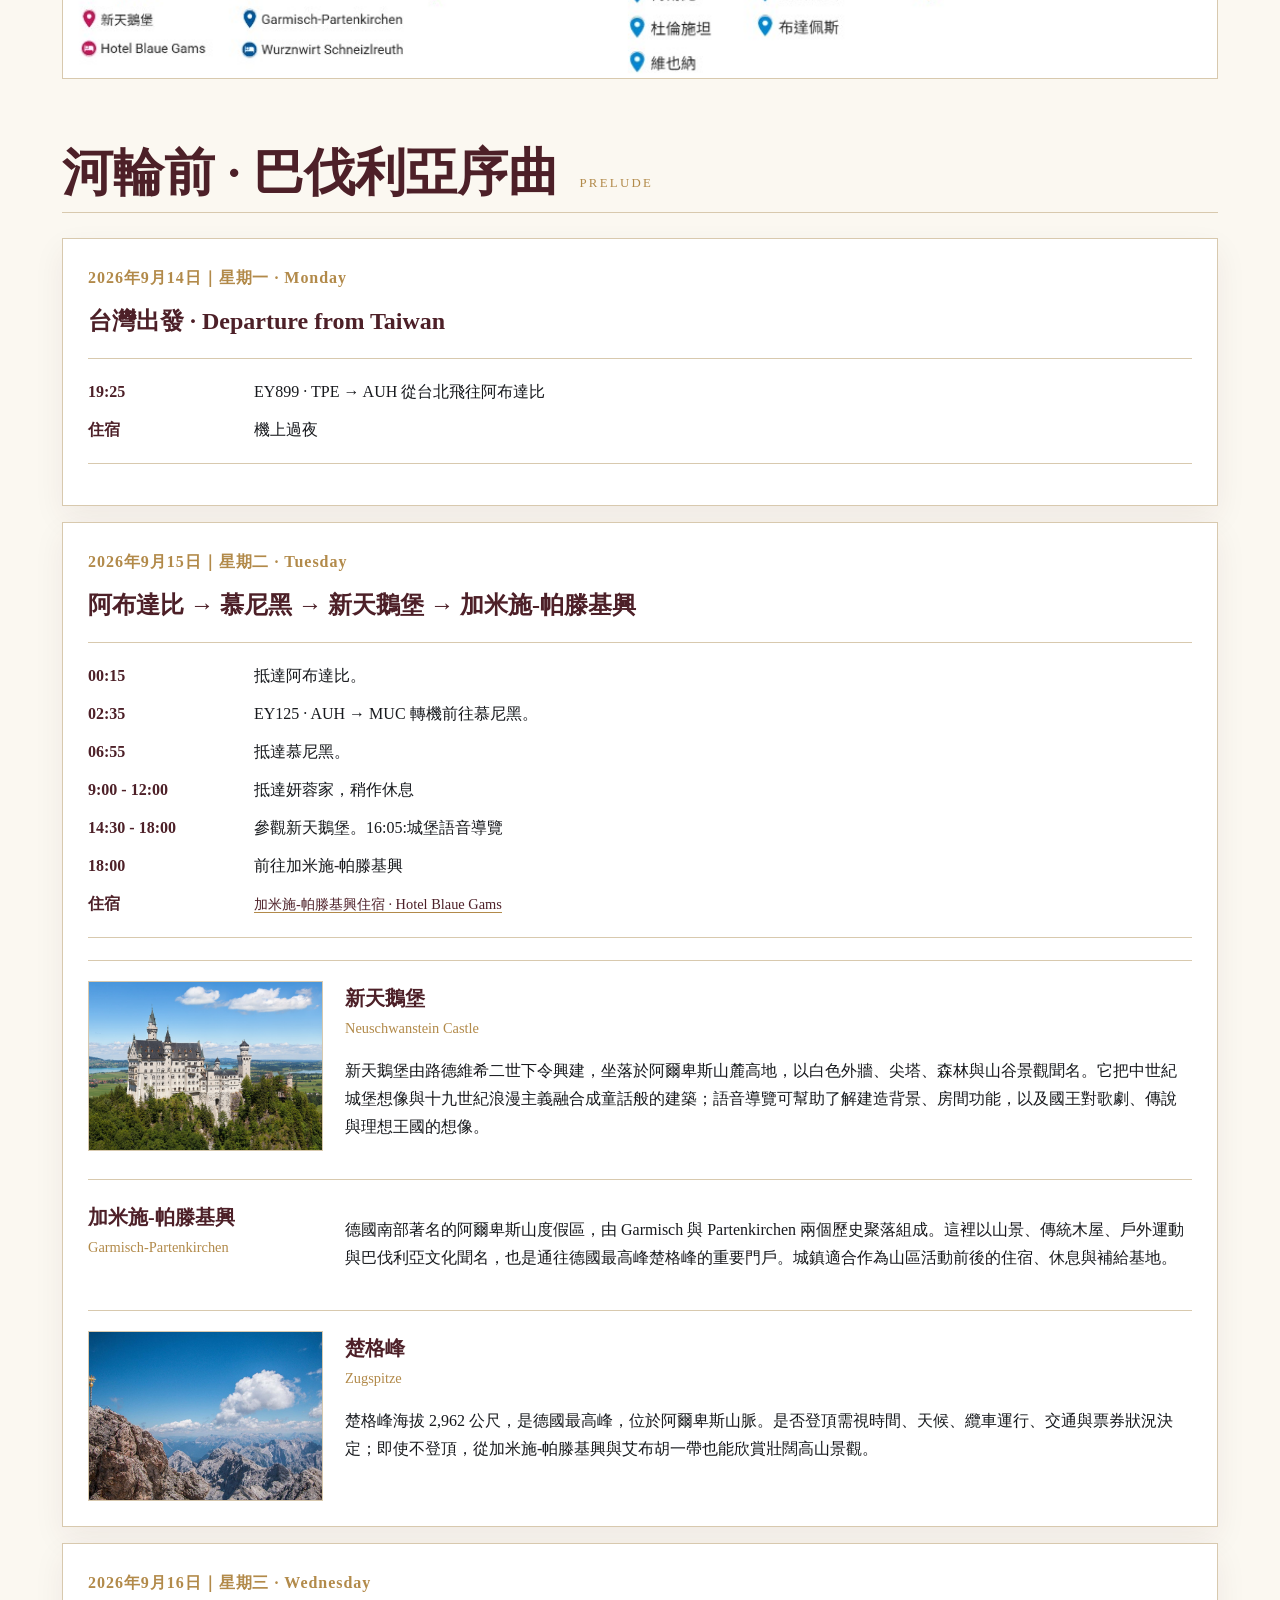
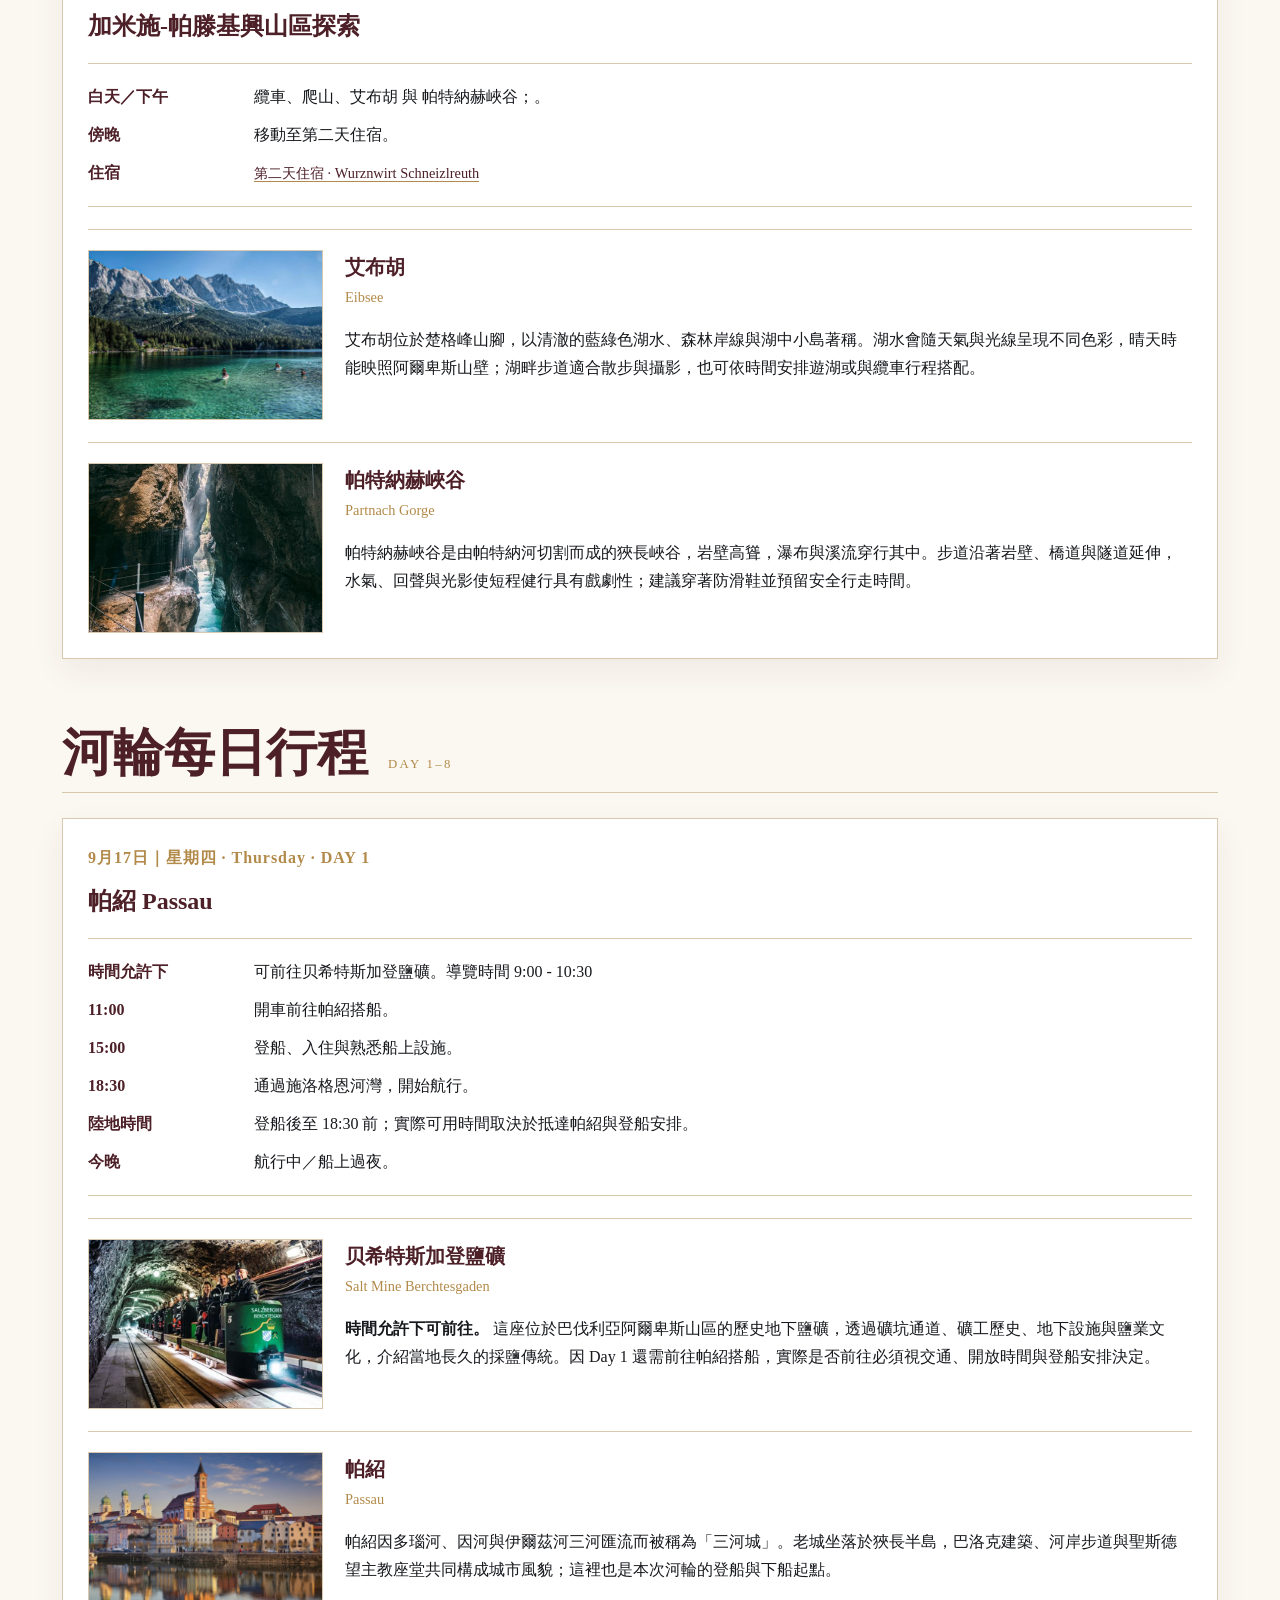
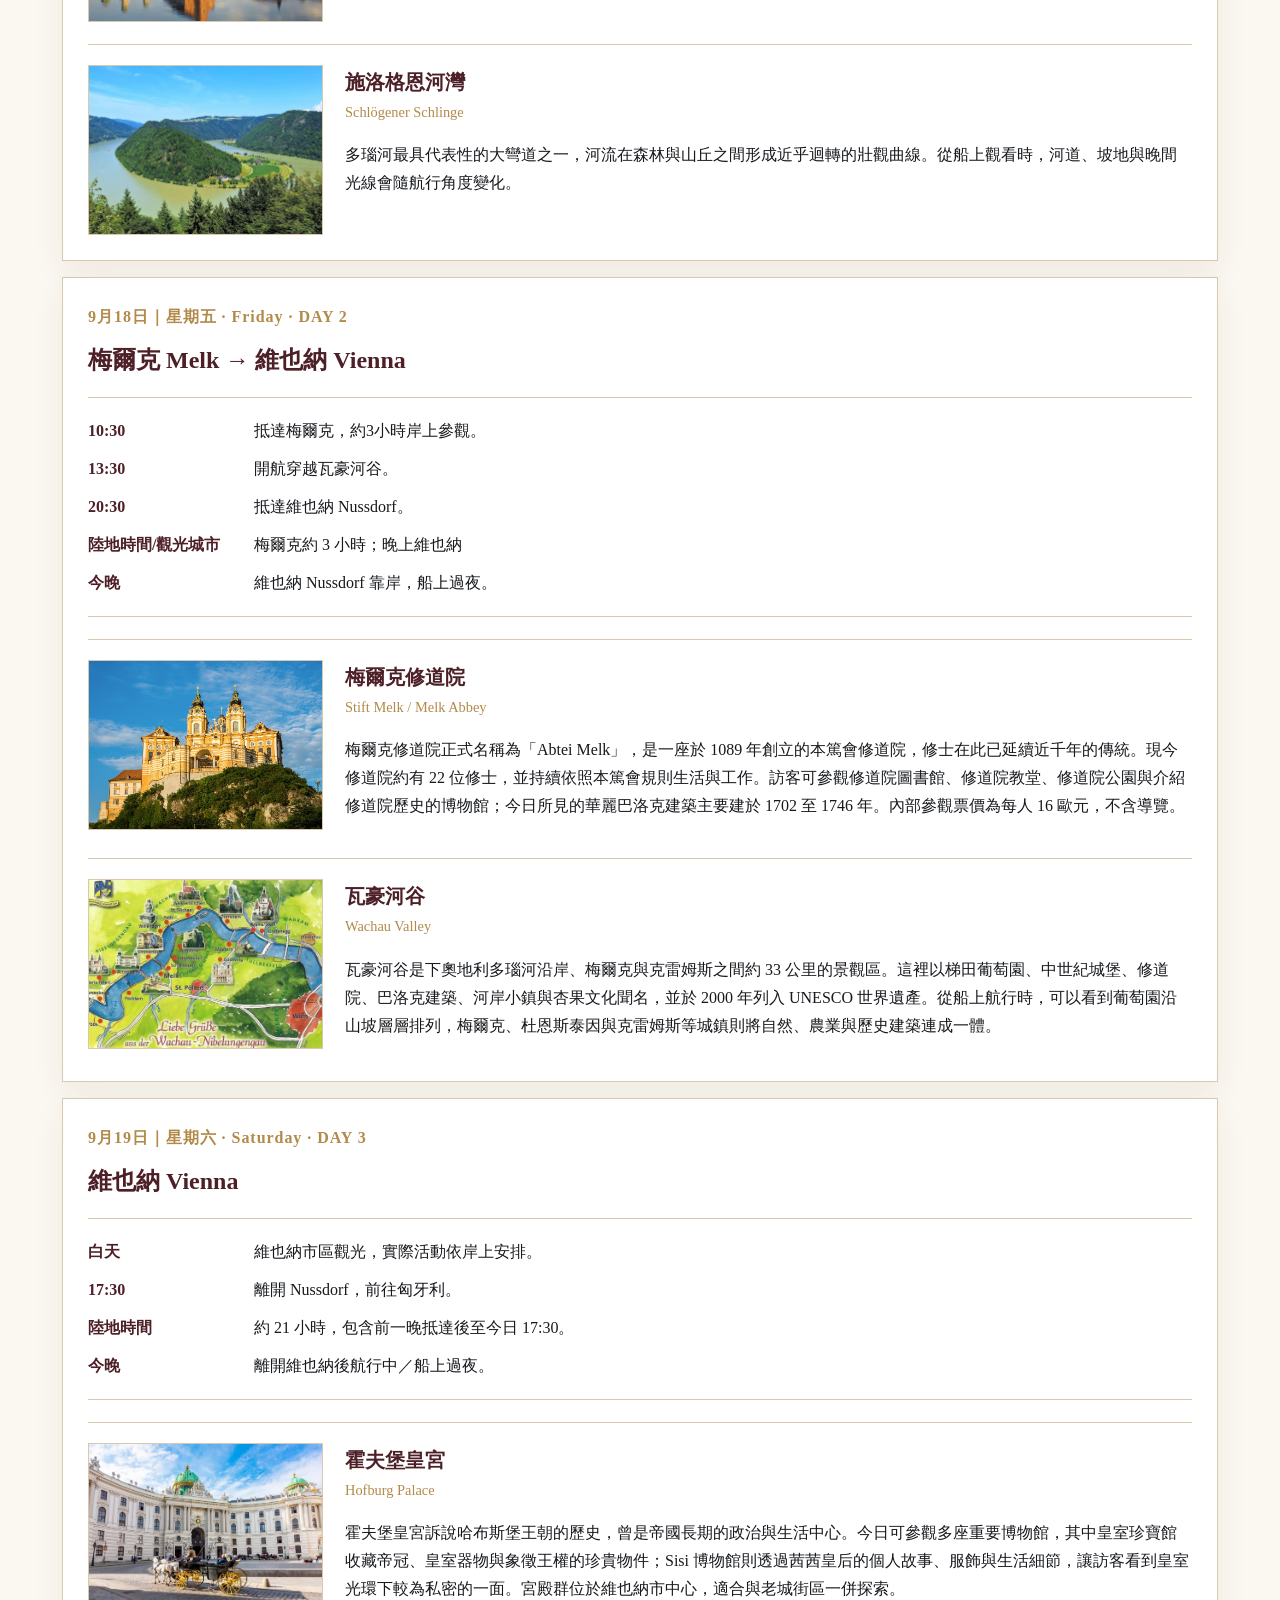
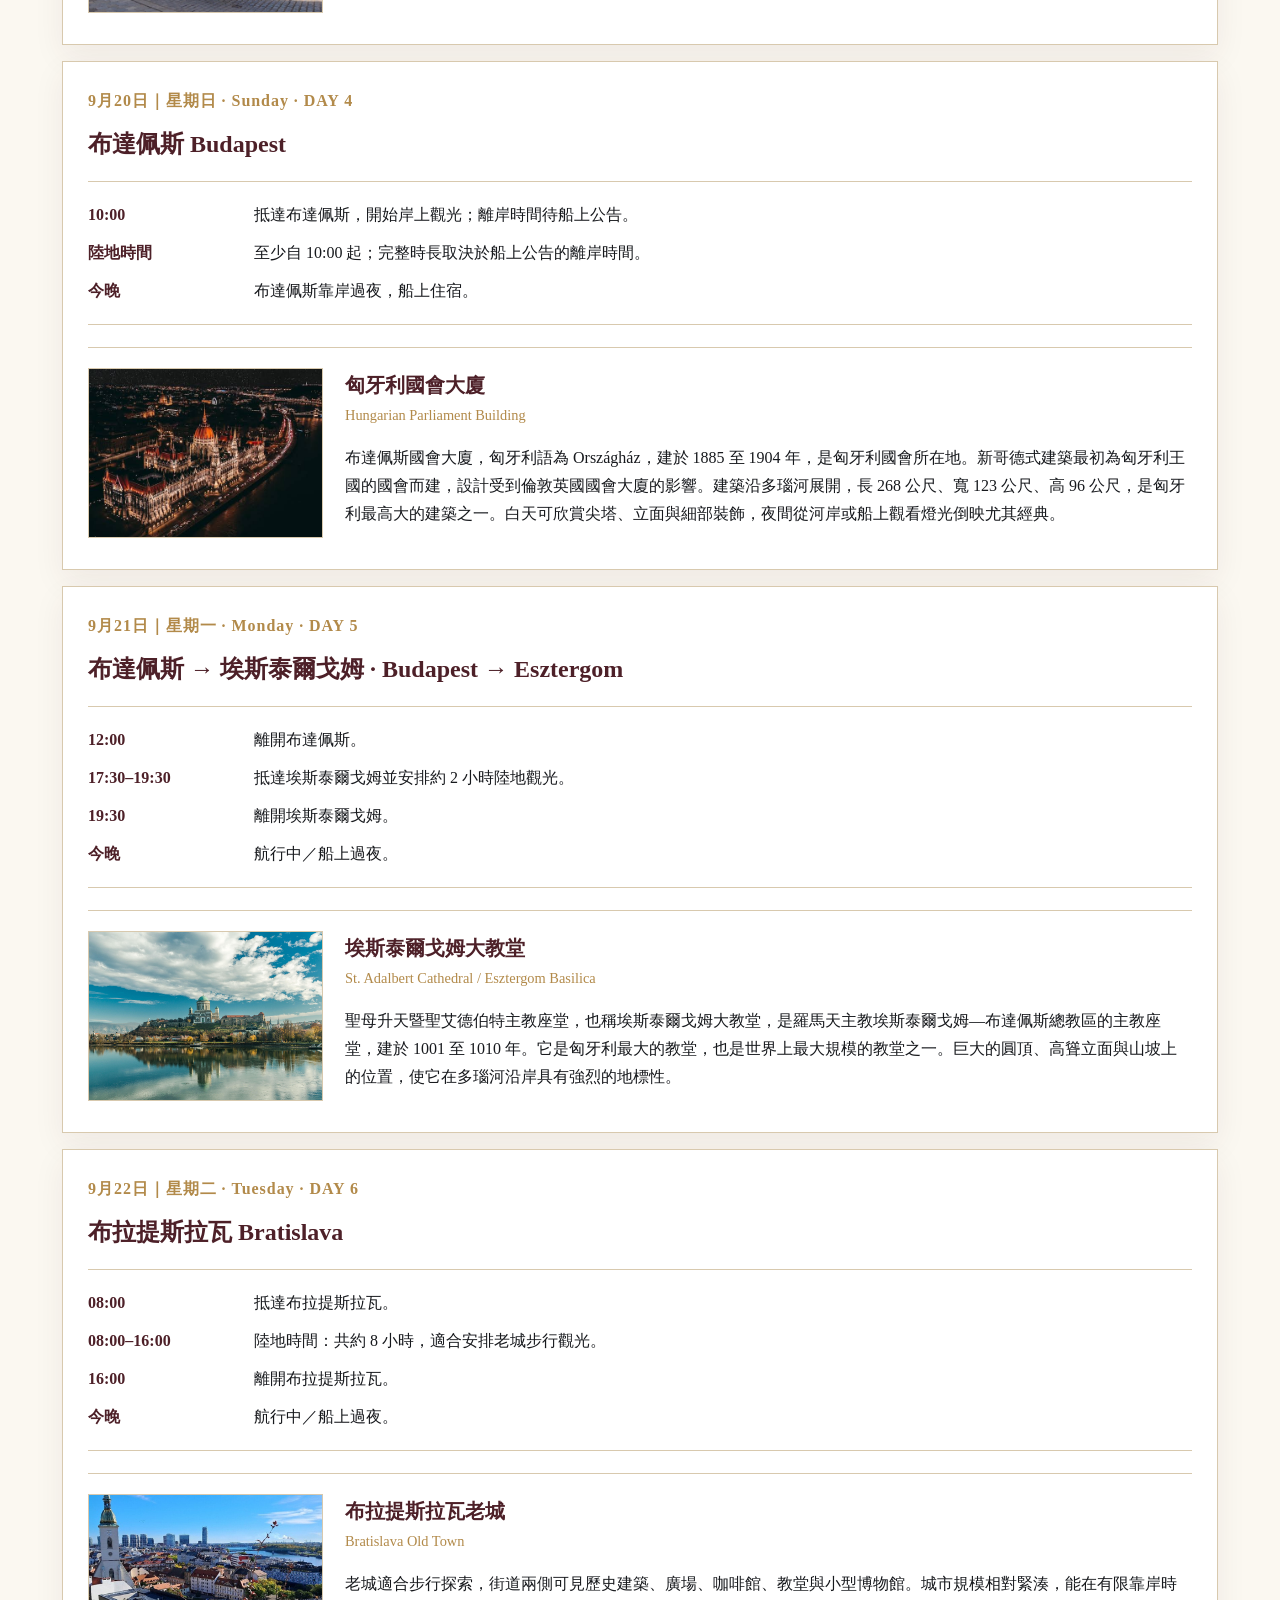
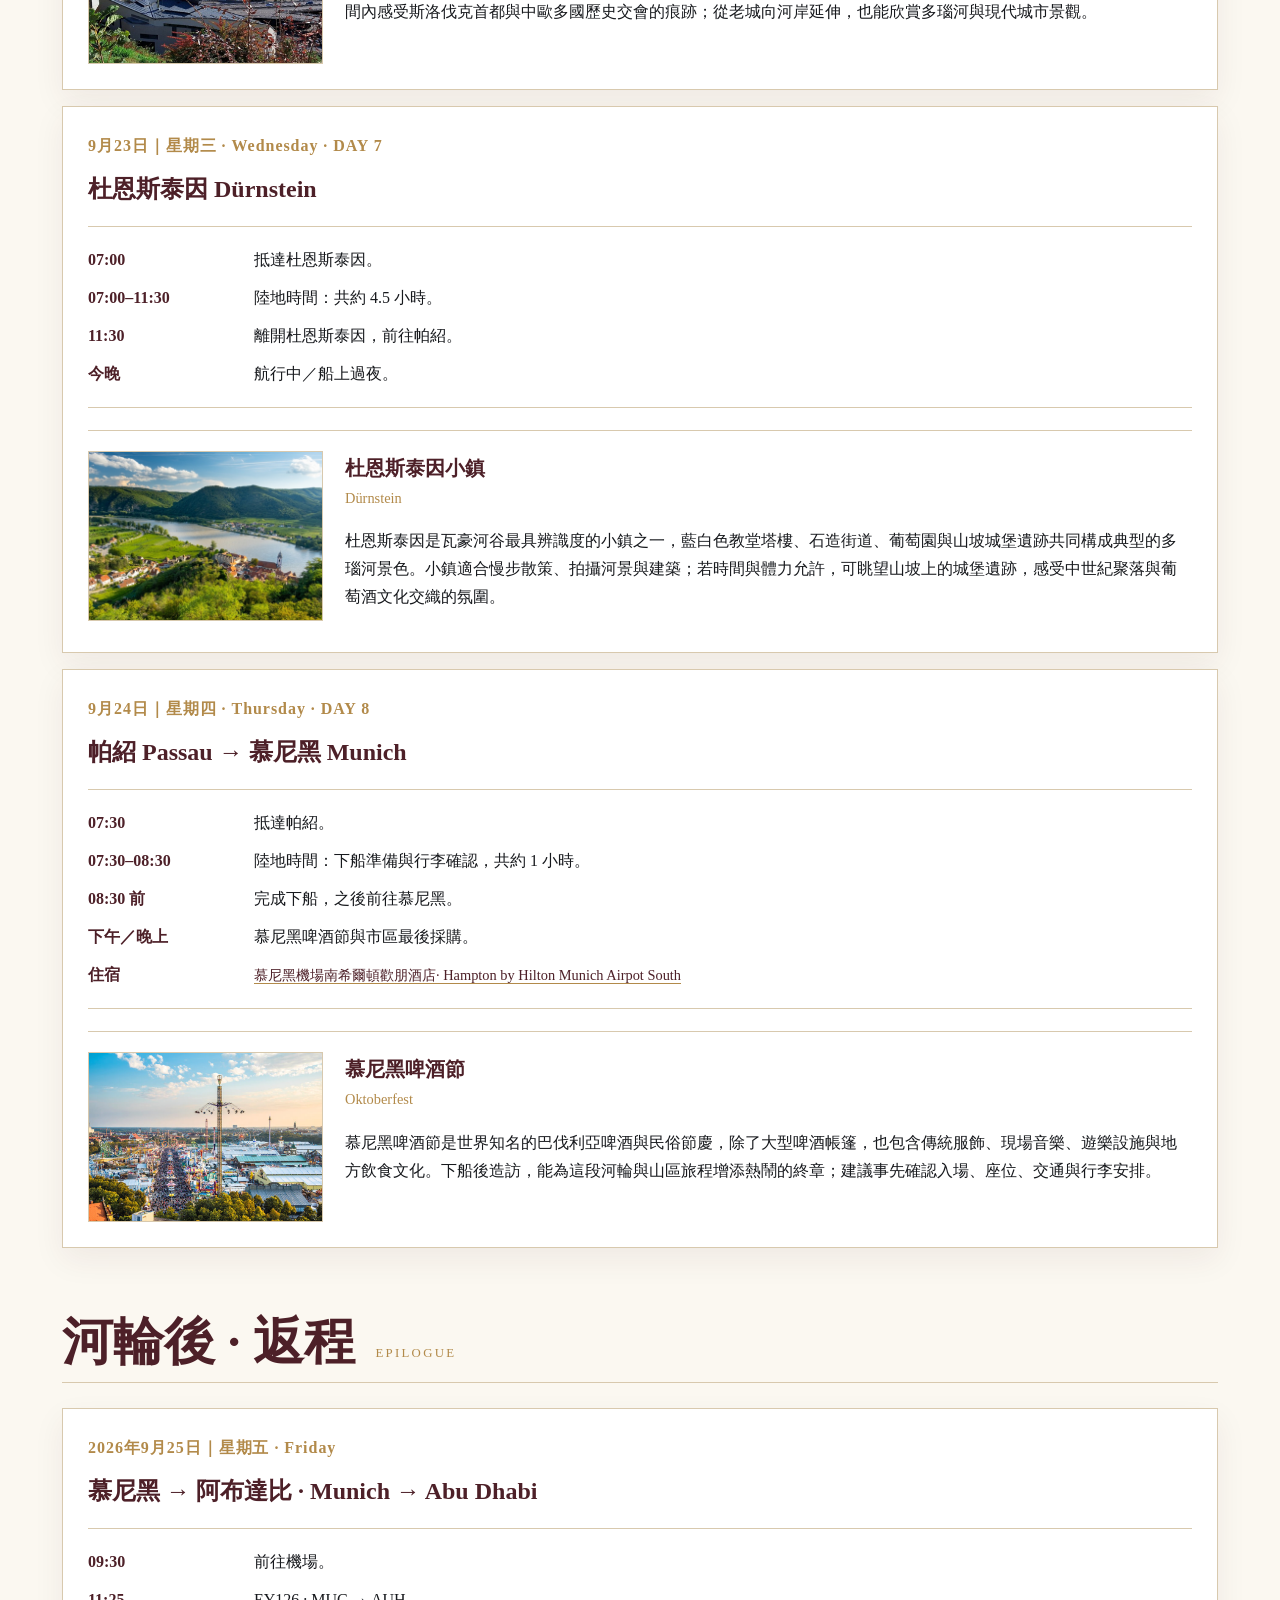
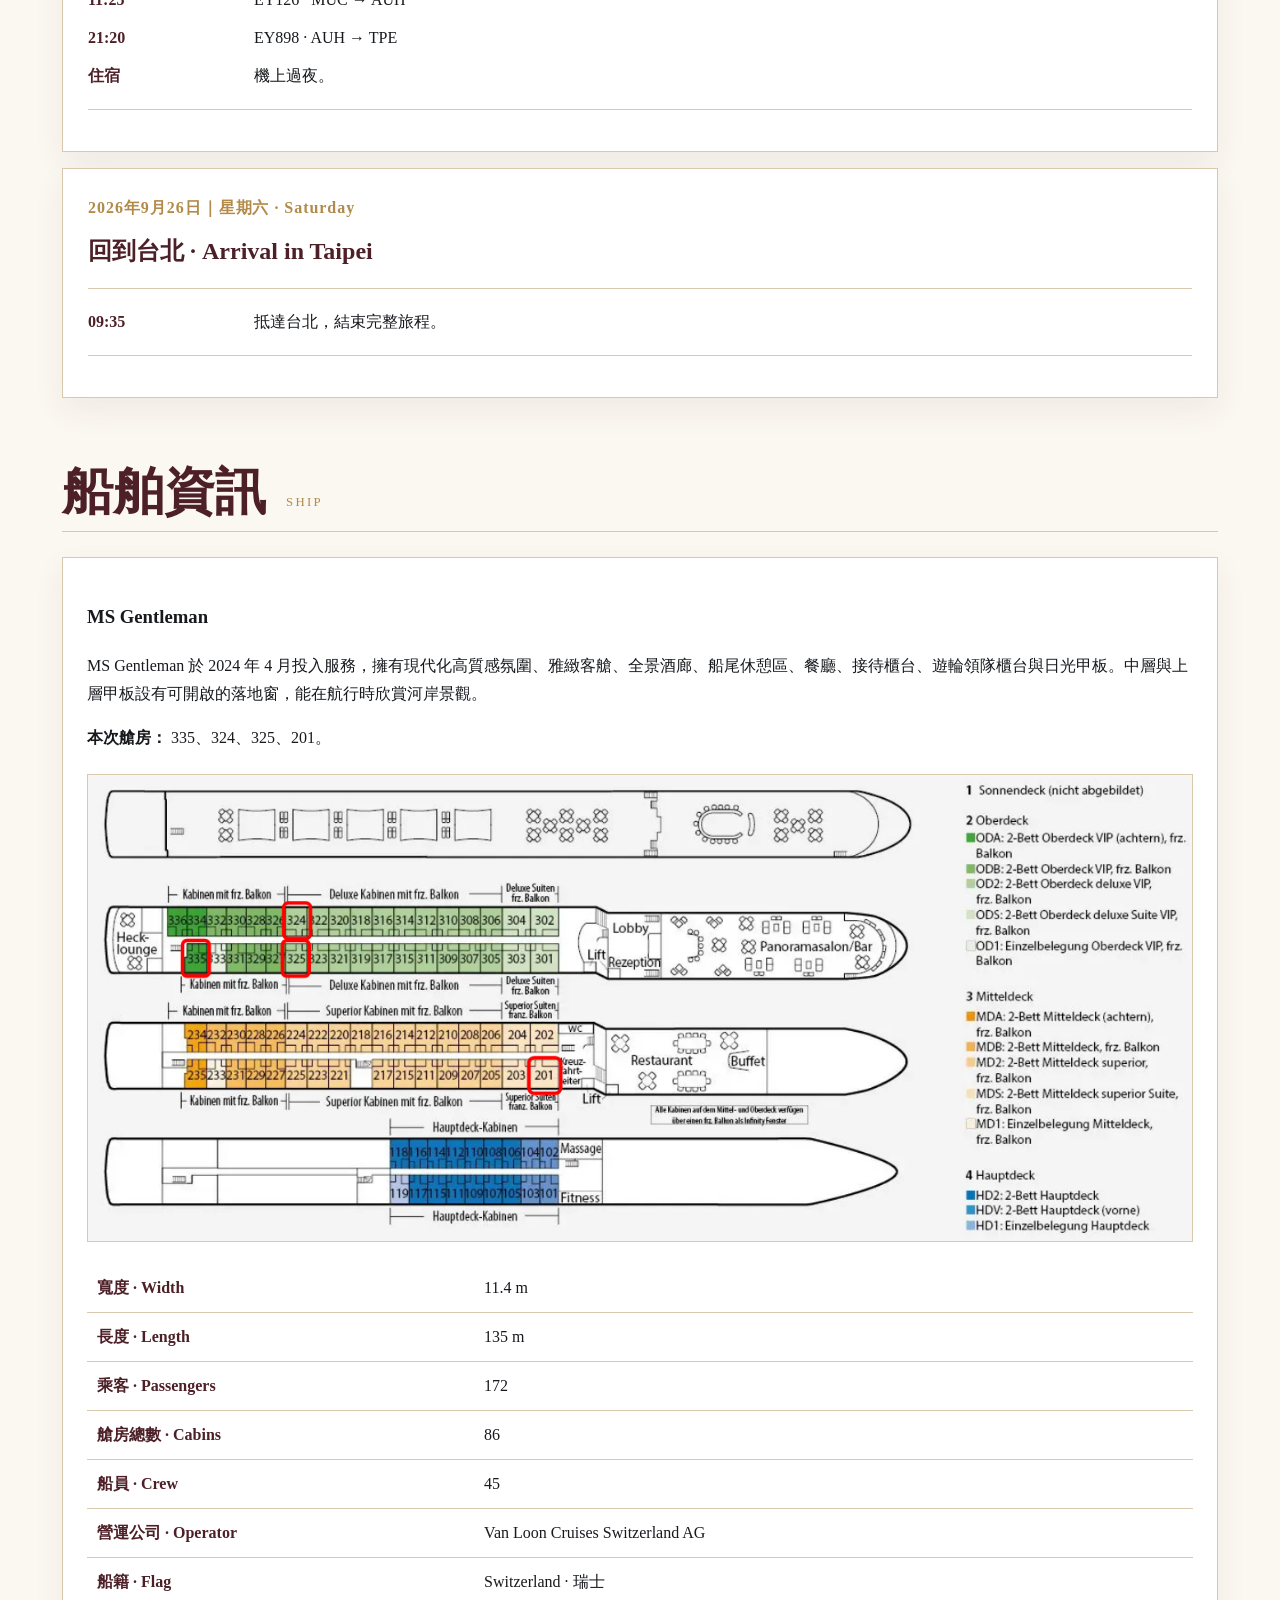
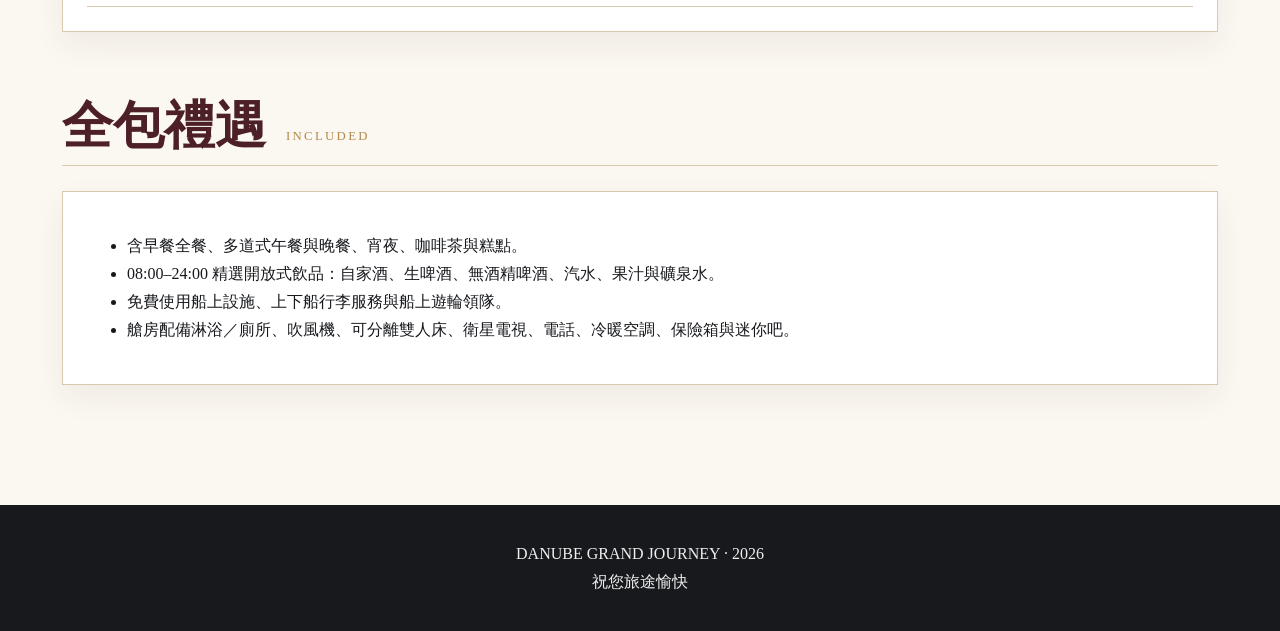
==== commit a8546046: "Update danube_grand_journey.html" ====
--- a/danube_grand_journey.html
+++ b/danube_grand_journey.html
@@ -391,7 +391,7 @@
             <div class="kicker">14–26 September 2026 · Taiwan to Germany · Danube River Cruise</div>
             <h1 data-zh>多瑙河<br>全程旅誌</h1>
             <h1 class="hidden" data-en>THE GRAND<br>DANUBE JOURNEY</h1>
-            <p data-zh>一份以專業旅遊手冊方式編排的完整行程，從台灣出發，穿越巴伐利亞山區，搭乘 MS Gentleman 探索多瑙河，最後由慕尼黑返台。</p>
+            <p data-zh>從台灣出發，穿越巴伐利亞山區，搭乘 MS Gentleman 探索多瑙河，最後由慕尼黑返台。</p>
             <p class="hidden" data-en>A professional travel itinerary from Taiwan through Bavaria, aboard MS Gentleman
                 on the Danube, and home from Munich.</p>
         </div>
@@ -1054,14 +1054,14 @@
                 <ul data-zh>
                     <li>含早餐全餐、多道式午餐與晚餐、宵夜、咖啡茶與糕點。</li>
                     <li>08:00–24:00 精選開放式飲品：自家酒、生啤酒、無酒精啤酒、汽水、果汁與礦泉水。</li>
-                    <li>免費使用船上設施、行動音響系統、上下船行李服務與船上遊輪領隊。</li>
+                    <li>免費使用船上設施、上下船行李服務與船上遊輪領隊。</li>
                     <li>艙房配備淋浴／廁所、吹風機、可分離雙人床、衛星電視、電話、冷暖空調、保險箱與迷你吧。</li>
                 </ul>
                 <ul class="hidden" data-en>
                     <li>Full board, multi-course lunch and dinner, late-night snack, coffee, tea and pastries.</li>
                     <li>Selected open drinks from 08:00–24:00: house wine, draft beer, non-alcoholic beer, soft drinks,
                         juices and mineral water.</li>
-                    <li>Free onboard facilities, mobile audio system, luggage service and experienced cruise management.
+                    <li>Free onboard facilities, luggage service and experienced cruise management.
                     </li>
                     <li>Cabins include shower/WC, hair dryer, separable double bed, satellite TV, telephone, air
                         conditioning/heating, safe and minibar.</li>
@@ -1074,4 +1074,4 @@
     <script>const buttons = document.querySelectorAll('[data-set]'); function setLang(lang) { document.documentElement.lang = lang === 'zh' ? 'zh-Hant' : 'en'; document.querySelectorAll('[data-zh],[data-en]').forEach(el => el.classList.toggle('hidden', !el.hasAttribute('data-' + lang))); buttons.forEach(b => b.classList.toggle('active', b.dataset.set === lang)); localStorage.setItem('tripLang', lang) } buttons.forEach(b => b.addEventListener('click', () => setLang(b.dataset.set))); setLang(localStorage.getItem('tripLang') || 'zh'); document.querySelector('.jump').addEventListener('change', e => { if (e.target.value) document.getElementById(e.target.value).scrollIntoView({ behavior: 'smooth' }); e.target.value = '' })</script>
 </body>
 
-</html>+</html>
